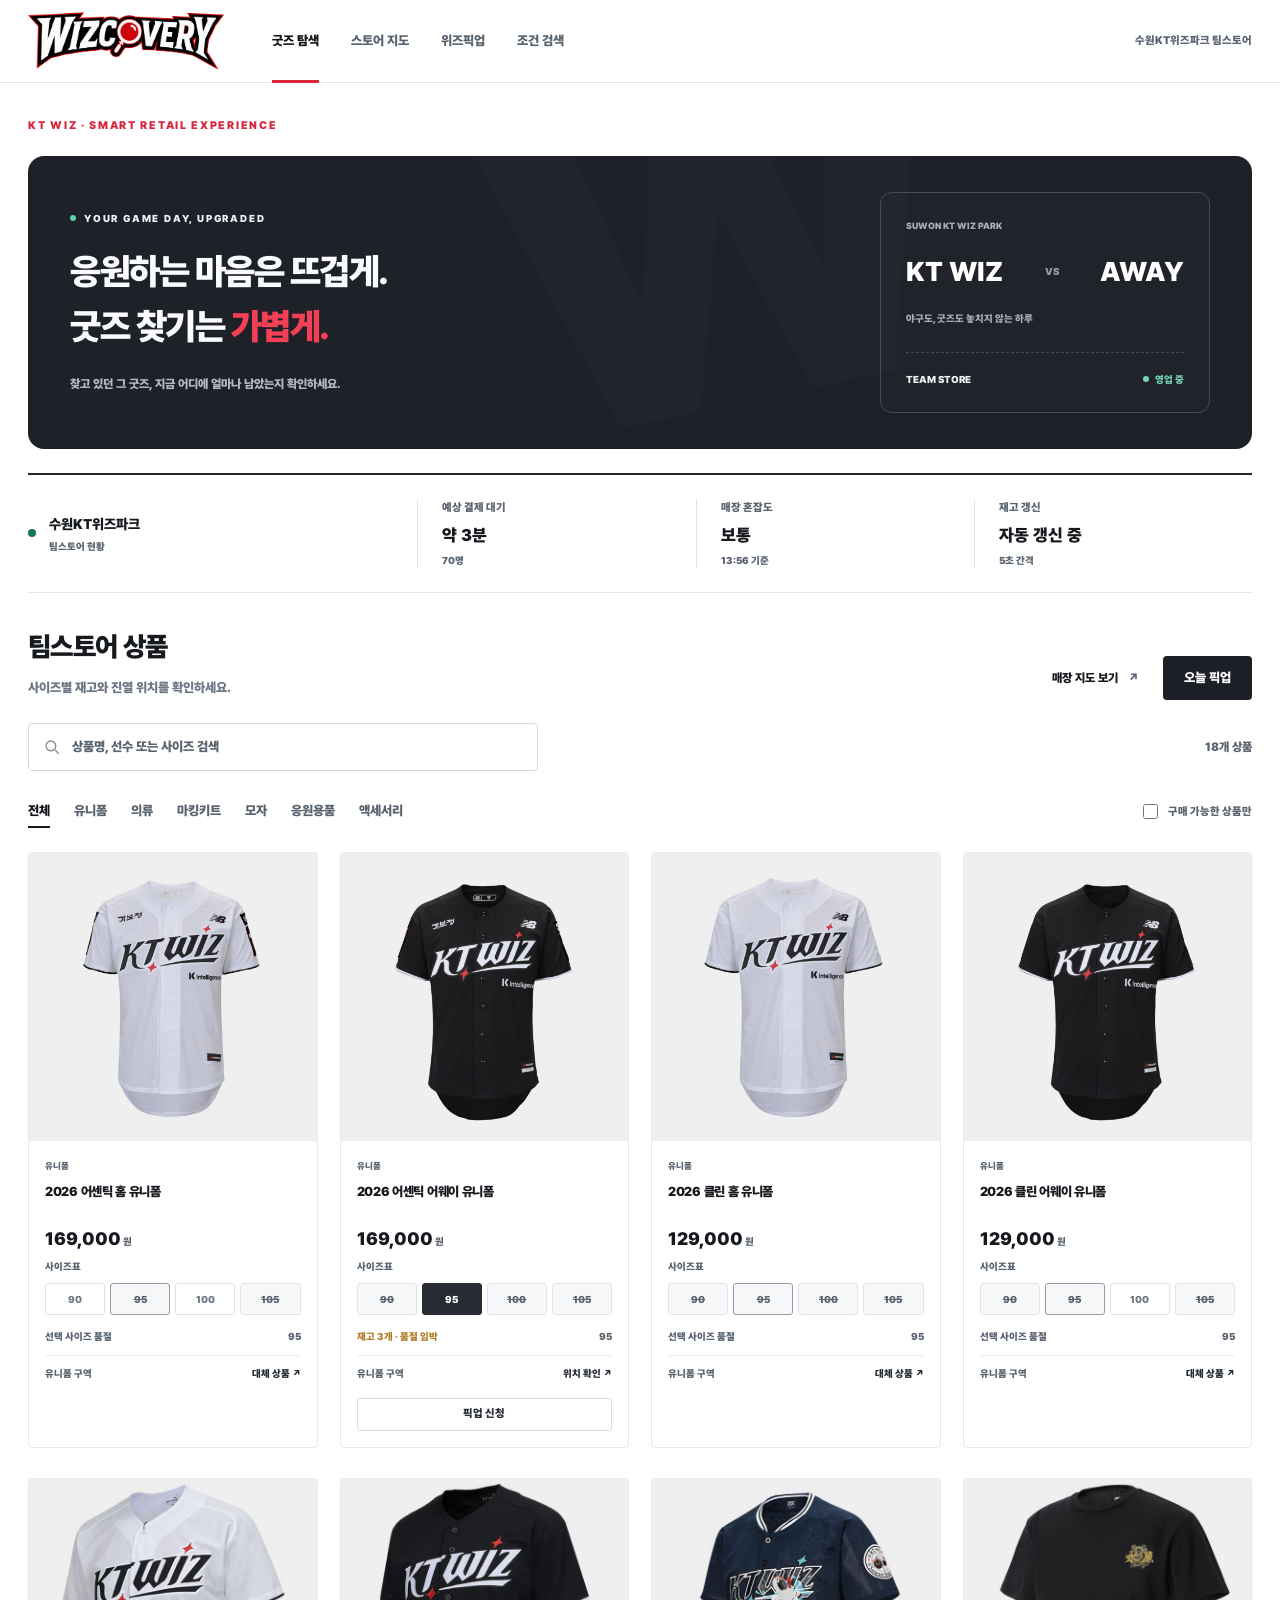
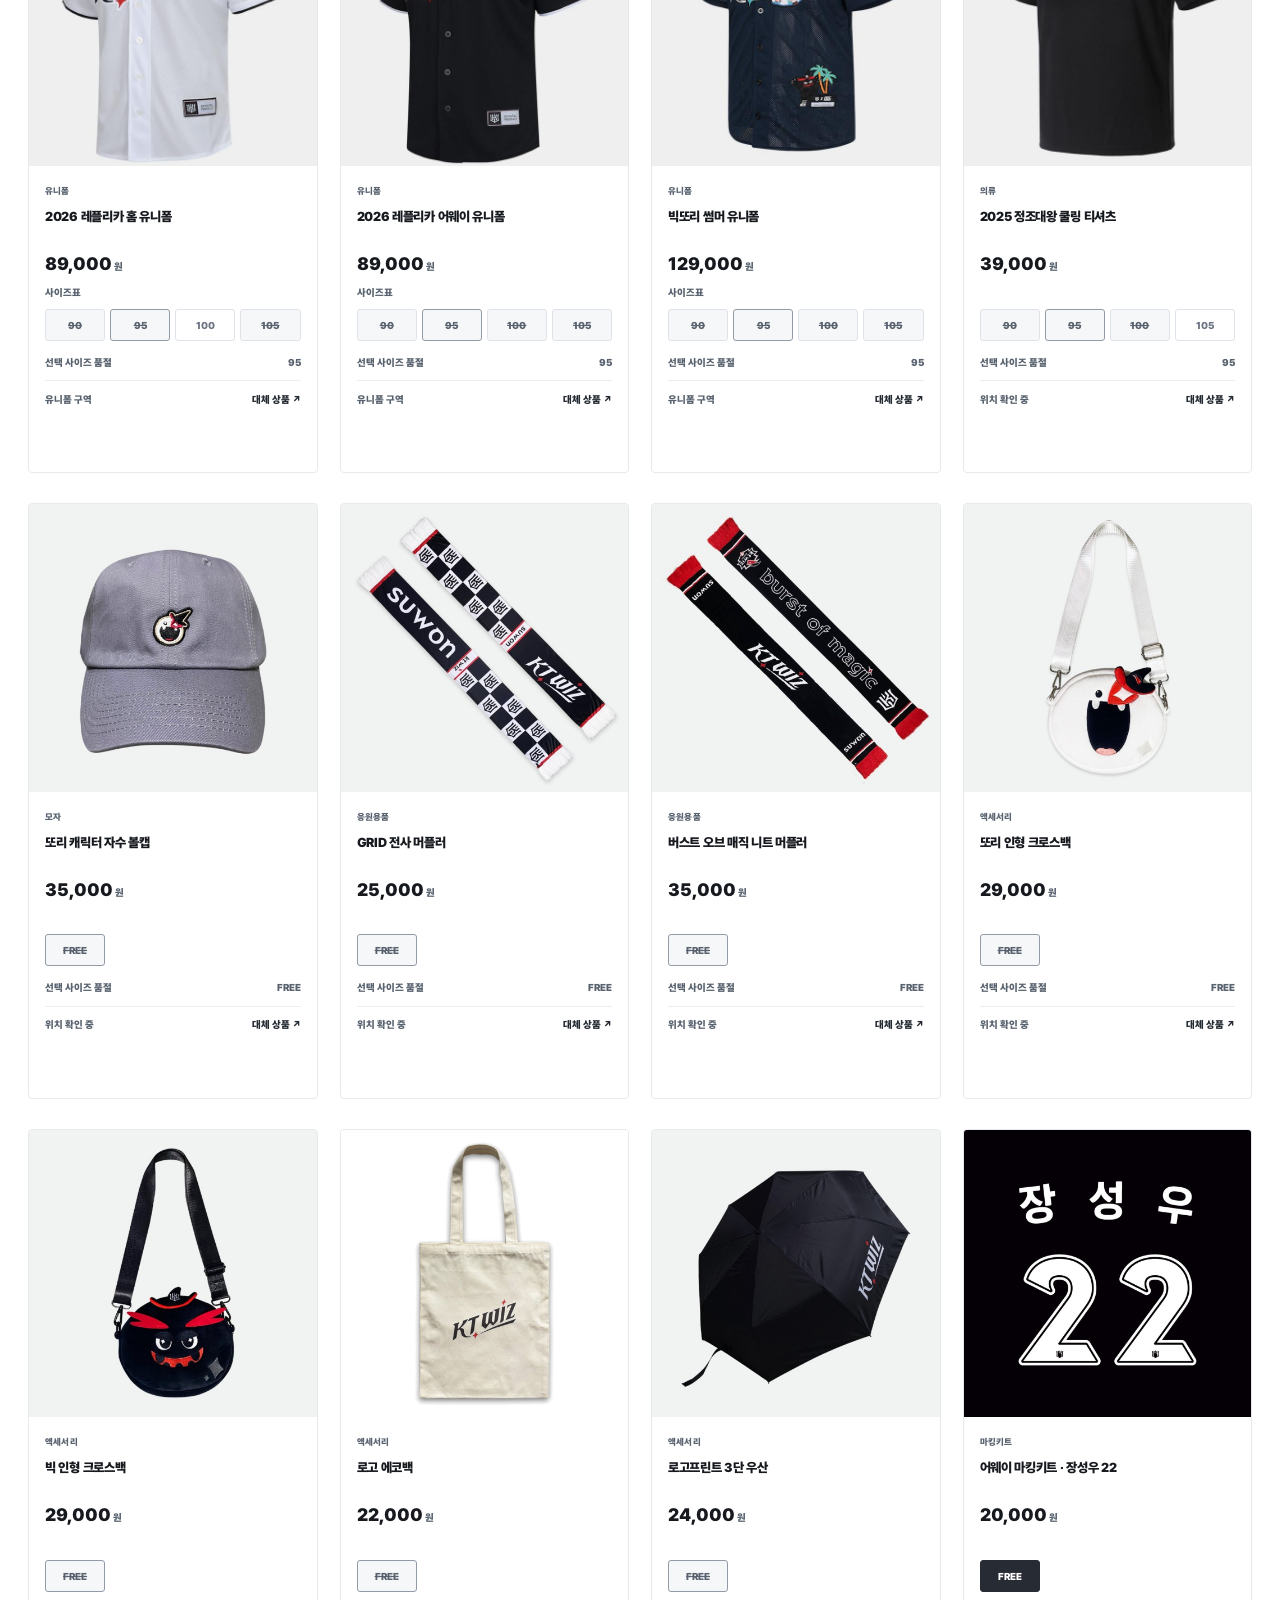
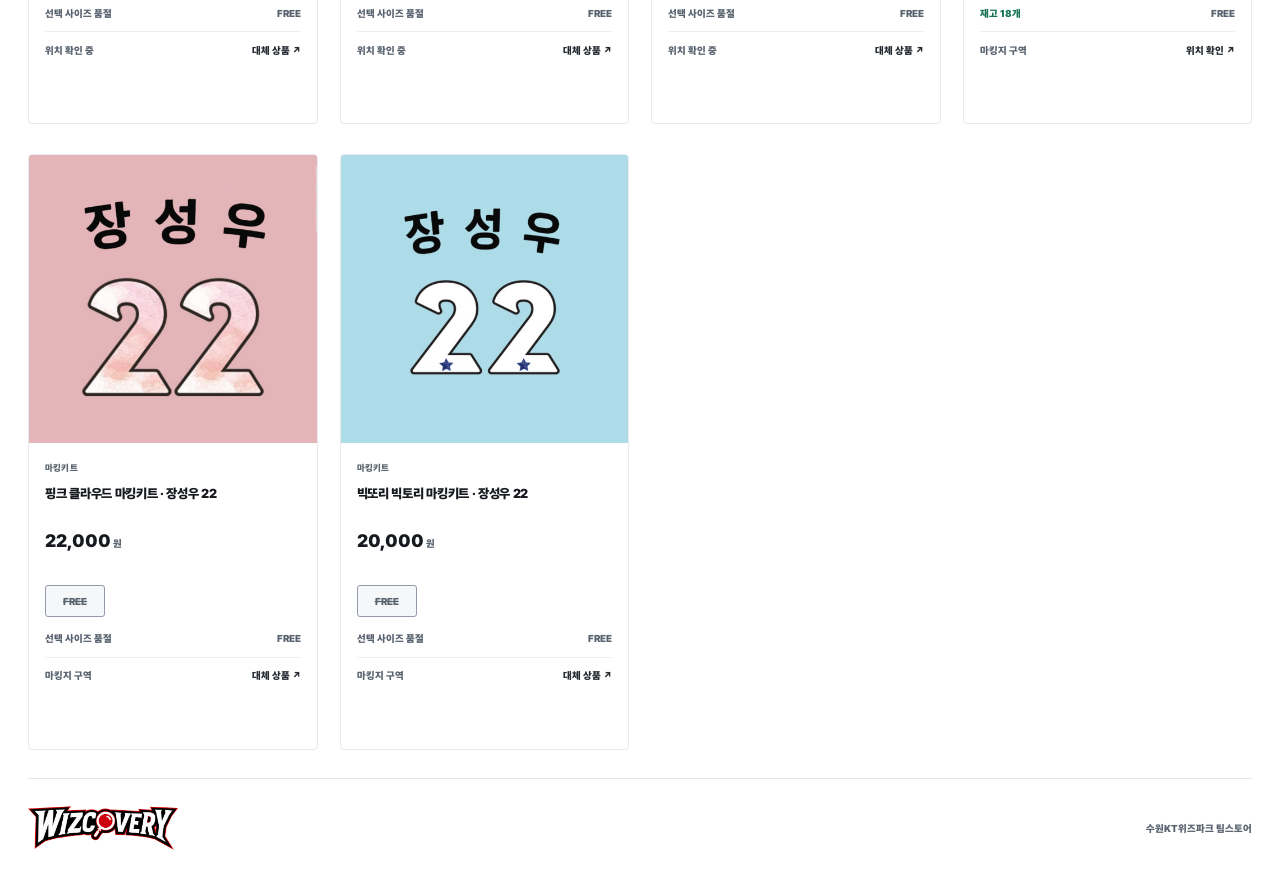
==== index.html @ 61951ab1 "Show uploaded goods photos and align search filters Publish the 18 uploaded product photos in the st" ====
<!doctype html>
<html lang="ko"><head><meta charset="utf-8"><meta name="viewport" content="width=device-width,initial-scale=1"><title>굿즈 탐색 | WIZCOVERY</title><link rel="preload" as="font" href="assets/fonts/Pretendard-Black.otf" type="font/otf" crossorigin><link rel="stylesheet" href="typography.css?v=20261110-goods-layout"><link rel="stylesheet" href="experience.css?v=20261110-goods-layout"><link rel="stylesheet" href="ui.css?v=20261110-goods-layout"></head><body data-page="goods"><header class="site-header"><a class="brand" href="index.html" aria-label="WIZCOVERY 홈"><img class="brand-logo" src="assets/brand/wizcovery-logo.png" alt="WIZCOVERY" width="196" height="66" fetchpriority="high"></a><nav aria-label="주 메뉴"><a href="index.html" aria-current="page">굿즈 탐색</a><a href="store-map.html">스토어 지도</a><a href="pickup.html">위즈픽업</a><a href="smart.html">조건 검색</a></nav><span class="header-location">수원KT위즈파크 팀스토어</span></header><main><section class="home-feature" aria-labelledby="home-feature-title">
  <div class="feature-overline"><span>KT WIZ · SMART RETAIL EXPERIENCE</span></div>
  <div class="home-hero">
    <div class="home-hero-copy"><p class="feature-label"><span aria-hidden="true"></span>YOUR GAME DAY, UPGRADED</p><h1 id="home-feature-title">응원하는 마음은 뜨겁게.<br>굿즈 찾기는 <em>가볍게.</em></h1><p class="feature-description">찾고 있던 그 굿즈, 지금 어디에 얼마나 남았는지 확인하세요.</p></div>
    <div class="feature-match" aria-label="경기 안내"><p class="match-venue">SUWON KT WIZ PARK</p><div class="match-teams"><span>KT WIZ</span><small>VS</small><span>AWAY</span></div><p class="match-description">야구도, 굿즈도 놓치지 않는 하루</p><div class="match-footer"><span class="match-store-label">TEAM STORE</span><span id="hero-store-state" class="match-state" data-open="false">상태 확인 중</span></div></div>
  </div>
</section><section class="store-summary" aria-label="매장 현황"><div class="store-identity"><span class="store-status-dot" aria-hidden="true"></span><div><strong>수원KT위즈파크</strong><span>팀스토어 현황</span></div></div><div class="stat"><small>예상 결제 대기</small><strong>—</strong><span class="extra"></span></div><div class="stat"><small>매장 혼잡도</small><strong>—</strong><span class="extra"></span></div><div class="stat"><small>재고 갱신</small><strong>—</strong><span class="extra"></span></div></section>
<section class="page-head"><div><h2>팀스토어 상품</h2><p>사이즈별 재고와 진열 위치를 확인하세요.</p></div><div class="page-actions"><a class="text-link" href="store-map.html">매장 지도 보기 <span aria-hidden="true">↗</span></a><a class="button button-dark" href="pickup.html">오늘 픽업</a></div></section><section id="discover" class="goods-workspace"><div class="catalog-toolbar"><label class="search"><svg viewBox="0 0 24 24" aria-hidden="true"><circle cx="10.5" cy="10.5" r="6.5"/><path d="m16 16 5 5"/></svg><input id="search" placeholder="상품명, 선수 또는 사이즈 검색" aria-label="상품 검색"></label><span id="count" class="catalog-count" aria-live="polite"></span></div><div class="catalog-filters"><div class="tabs" aria-label="상품 분류"><button class="on" data-cat="전체" aria-pressed="true">전체</button><button data-cat="유니폼" aria-pressed="false">유니폼</button><button data-cat="의류" aria-pressed="false">의류</button><button data-cat="마킹키트" aria-pressed="false">마킹키트</button><button data-cat="모자" aria-pressed="false">모자</button><button data-cat="응원용품" aria-pressed="false">응원용품</button><button data-cat="액세서리" aria-pressed="false">액세서리</button></div><label class="stock-toggle"><input type="checkbox" id="available"> 구매 가능한 상품만</label></div><div class="products" id="products" aria-live="polite"></div></section>
<footer><a class="footer-brand" href="index.html" aria-label="WIZCOVERY 홈"><img class="footer-logo" src="assets/brand/wizcovery-logo.png" alt="WIZCOVERY" width="150" height="50" loading="lazy"></a><span>수원KT위즈파크 팀스토어</span></footer><dialog id="detail" class="product-dialog"><button class="close" aria-label="닫기">×</button><p class="dialog-category" id="modal-label">대체 상품</p><h2 id="modal-title"></h2><div id="modal-content"></div><button class="primary" id="modal-done">닫기</button></dialog></main><script src="catalog.js?v=20261110-goods-layout"></script><script src="browser-simulator.js?v=20261110-goods-layout"></script><script src="experience.js?v=20261110-goods-layout"></script><script src="product-art.js?v=20261110-goods-layout"></script><script src="goods.js?v=20261110-goods-layout"></script><script src="live-demo.js?v=20261110-goods-layout"></script><script src="ui.js?v=20261110-goods-layout"></script></body></html>
---- typography.css ----
@font-face {
  font-family: 'Wiz Pretendard Black';
  src: url('./assets/fonts/Pretendard-Black.otf') format('opentype');
  font-style: normal;
  font-weight: 900;
  font-display: swap;
}

/* Use the uploaded Black face consistently, including controls and SVG labels. */
html, body, body *, body *::before, body *::after, input::placeholder, textarea::placeholder, summary::marker {
  font-family: 'Wiz Pretendard Black', sans-serif !important;
  font-weight: 900 !important;
  font-synthesis: none;
}
---- experience.css ----
/* Shared dialog, marking and notification styles are defined in ui.css. */
---- ui.css ----
/* WIZCOVERY retail interface: one shared layout, no page-specific style stacks. */
:root{--ink:#16191e;--muted:#68717f;--subtle:#737d8a;--line:#e3e5e8;--surface:#f5f6f7;--red:#d9263d;--green:#177454;--radius:5px;--page-width:1280px}
*{box-sizing:border-box}html{scroll-behavior:smooth}body{margin:0;background:#fff;color:var(--ink);font-size:14px;line-height:1.6;-webkit-font-smoothing:antialiased}a{color:inherit;text-decoration:none}button,input,select,textarea{font:inherit;color:inherit}button,a,input,select,summary{-webkit-tap-highlight-color:transparent}button{cursor:pointer}button:disabled{cursor:default;opacity:.45}input[type=checkbox]{accent-color:var(--red);width:15px;height:15px;flex:none}input,select{max-width:100%}input:not([type=checkbox]),select{border:1px solid #d8dce1;background:#fff;border-radius:var(--radius);min-height:44px;padding:10px 12px;font-size:13px}input::placeholder{color:#59636f}button:focus-visible,a:focus-visible,summary:focus-visible,input:focus-visible,select:focus-visible{outline:2px solid #386ed9;outline-offset:3px}p{font-size:13px;line-height:1.9;color:var(--muted);margin:10px 0}h1,h2,h3{color:var(--ink);margin:0;letter-spacing:-.7px}h1{font-size:32px;line-height:1.4}h2{font-size:20px;line-height:1.6}h3{font-size:16px;line-height:1.6}img{max-width:100%}svg{max-width:100%}button{border:0;background:none}details>summary{cursor:pointer}details>summary::-webkit-details-marker{display:none}

.site-header{height:83px;display:flex;align-items:center;gap:48px;max-width:var(--page-width);margin:auto;padding:0 28px;border-bottom:1px solid var(--line);background:white}.brand{font-size:25px;letter-spacing:-1.1px;line-height:1;white-space:nowrap;color:#15171b}.brand span{color:var(--red)}.site-header nav{display:flex;align-self:stretch;gap:32px;white-space:nowrap}.site-header nav a{position:relative;display:flex;align-items:center;font-size:13px;color:#59636f}.site-header nav a[aria-current=page]{color:#13151a}.site-header nav a[aria-current=page]::after{position:absolute;content:'';height:3px;background:var(--red);bottom:-1px;left:0;right:0}.header-location{margin-left:auto;font-size:11px;color:#59636f;white-space:nowrap}
main{max-width:var(--page-width);padding:34px 28px 0;margin:auto}.page-head{display:flex;justify-content:space-between;align-items:flex-end;gap:24px;margin:0 0 30px}.breadcrumb{font-size:11px;color:#59636f;margin:0 0 9px}.page-head p:not(.breadcrumb){font-size:13px;color:#6d7785;margin:10px 0 0}.page-actions{display:flex;align-items:center;gap:24px;flex:none}.text-link{font-size:12px;white-space:nowrap}.text-link span{margin-left:7px;color:#59636f}.text-link:hover{color:var(--red)}.page-meta{font-size:11px;color:#59636f;white-space:nowrap}.button,.primary,.route-button,.ux-action{display:inline-flex;align-items:center;justify-content:center;gap:8px;min-height:44px;padding:11px 20px;border:1px solid transparent;background:var(--red);color:white;font-size:13px;line-height:1.5;border-radius:4px;text-align:center;cursor:pointer}.button-dark{background:#1c2026}.primary:disabled,.route-button:disabled{background:#b0b5bd;opacity:1}.secondary{background:#fff;color:#59636f;border:1px solid #d8dde4}
.store-summary{display:grid;grid-template-columns:1.4fr 1fr 1fr 1fr;border-top:2px solid #252a31;border-bottom:1px solid var(--line);padding:24px 0;margin-bottom:34px;align-items:center}.store-identity{display:flex;align-items:center;gap:13px;padding-right:22px}.store-status-dot{width:8px;height:8px;background:var(--green);border-radius:50%;flex:none}.store-identity strong{font-size:14px;display:block}.store-identity div>span{font-size:10px;color:#59636f;display:block;margin-top:3px}.stat{padding:0 24px;border-left:1px solid var(--line)}.stat small{display:block;font-size:11px;color:#59636f;margin-bottom:5px}.stat strong{font-size:17px;line-height:1.6}.stat .extra{font-size:10px;color:#59636f;display:block;margin-top:3px}
.catalog-toolbar{display:flex;justify-content:space-between;align-items:center;gap:20px}.search{display:flex;align-items:center;gap:11px;min-height:48px;padding:0 14px;border:1px solid #d5dae0;border-radius:4px;background:white;width:100%}.search svg{width:18px;height:18px;flex:none;fill:none;stroke:#7f8792;stroke-width:1.7}.search input{width:100%;min-width:0;border:0;padding:10px 0;background:none;outline-offset:5px;font-size:13px}.catalog-toolbar .search{max-width:510px}.catalog-count{font-size:12px;color:#59636f;white-space:nowrap}.catalog-filters{display:flex;align-items:center;justify-content:space-between;gap:20px;margin:24px 0}.tabs{display:flex;gap:24px;flex-wrap:wrap}.tabs button{font-size:13px;padding:6px 0;color:#59636f;position:relative}.tabs button.on{color:#15171c}.tabs button.on::after{content:'';height:2px;position:absolute;bottom:0;left:0;right:0;background:#171b20}.stock-toggle{display:flex;align-items:center;gap:7px;font-size:11px;color:#59636f;white-space:nowrap}
.products{display:grid;grid-template-columns:repeat(4,minmax(0,1fr));gap:30px 22px}.product{min-width:0;display:flex;flex-direction:column;background:white;border:1px solid #e7e9ed;border-radius:4px;overflow:hidden;transition:border-color .18s}.product:hover{border-color:#bfc6ce}.art{height:230px;background:#f3f4f6;display:flex;align-items:center;justify-content:center;position:relative;overflow:hidden}.art.away{background:#eceef2}.art.cap{background:#f3f1ef}.art.key{background:#f0f4f2}.art .jersey{width:150px;height:172px;filter:drop-shadow(0 7px 5px #29303a14)}.tag{position:absolute;top:12px;left:12px;background:white;border:1px solid #e2e5e9;font-size:8px;line-height:1.5;padding:4px 6px;color:#59636f;max-width:calc(100% - 24px)}.tag.hot{color:var(--red)}
.info{padding:18px 16px 16px;display:grid;grid-template-columns:1fr;grid-template-rows:14px minmax(45px,auto) 28px 23px 37px 31px 36px 37px;gap:3px;flex:1}.category{grid-row:1;font-size:9px;color:#59636f;letter-spacing:.2px}.info>h3{grid-row:2;font-size:13px;line-height:1.75;margin:5px 0;overflow-wrap:anywhere;letter-spacing:-.3px}.info>.price{grid-row:3;font-size:18px;line-height:1.7}.price small{font-size:10px;margin-left:2px;color:#59636f}.info>.ux-link,.guide-spacer{grid-row:4;align-self:center;justify-self:start}.info>.ux-link{font-size:10px;color:#59636f;line-height:1.6;padding:0}.sizes{grid-row:5;display:grid;grid-template-columns:repeat(4,minmax(0,1fr));gap:5px;align-self:center}.sizes button{height:32px;width:100%;min-width:0;padding:0;border:1px solid #dfe3e9;color:#6d7785;border-radius:3px;font-size:10px}.sizes button.selected{background:#272c34;color:white;border-color:#272c34}.sizes button.sold{color:#59636f;text-decoration:line-through;background:#f6f7f8}.sizes button.sold.selected{border-color:#929ba7;color:#59636f}.stockrow{grid-row:6;display:flex;align-items:center;justify-content:space-between;gap:6px;font-size:10px;color:#59636f}.stockrow b{color:var(--green)}.stockrow b.out{color:#59636f}.stockrow b.low{color:#b17c27}.product-action{grid-row:7;display:flex;align-items:center;justify-content:space-between;gap:7px;font-size:10px;color:#59636f;border-top:1px solid #eceef1;line-height:1.6}.product-action>span{min-width:0;overflow-wrap:anywhere}.route-btn{flex:none;font-size:10px;color:#252b33;padding:3px 0}.pickup-link,.pickup-spacer{grid-row:8;margin-top:4px;min-height:33px}.pickup-link{display:flex;align-items:center;justify-content:center;border:1px solid #d8dde4;background:#fff;color:#252b33;font-size:11px;border-radius:3px}.pickup-link:hover{border-color:var(--red);color:var(--red)}.empty{grid-column:1/-1;padding:50px 24px;background:#f6f7f8;border:1px solid #e5e8ed;color:#59636f;font-size:13px;text-align:center;line-height:1.9}.note{font-size:11px;color:#59636f;line-height:1.9;margin:20px 0}
/* Structured search */
.smart-search{border-top:2px solid #282d34;border-bottom:1px solid var(--line);padding:26px 0;margin-bottom:28px}.query{display:flex;gap:10px;max-width:850px}.query input{min-width:0;flex:1;min-height:48px;border-color:#b8c0cb;font-size:14px}.query .primary{min-width:100px}.examples{display:flex;gap:9px 20px;flex-wrap:wrap;margin-top:15px}.examples button{padding:3px 0;font-size:11px;color:#59636f;text-align:left}.examples button:hover{color:var(--red)}.more-examples{margin-top:12px;color:#59636f;font-size:10px}.more-examples summary{list-style:none;display:inline-flex;gap:6px}.more-examples .examples{margin-top:10px}.layout{display:grid;align-items:start;gap:28px;grid-template-columns:minmax(0,1fr) 342px}.layout>*{min-width:0}body[data-page=smart] .layout{grid-template-columns:220px minmax(0,1fr)}.filter-drawer{border:1px solid var(--line);background:#fff;border-radius:4px}.filter-drawer>summary{list-style:none;display:flex;justify-content:space-between;gap:12px;align-items:center;padding:17px 16px;font-size:13px;color:#252b33}.filter-drawer>summary>span{font-size:9px;color:#59636f}.filter-drawer .filter-form{display:grid;grid-template-columns:minmax(0,1fr);align-items:stretch;justify-items:stretch;gap:16px;margin:0;padding:0 16px 18px;border:0;border-radius:0;background:none;text-align:left}.filter-form>div{display:grid;grid-template-columns:minmax(0,1fr);gap:7px;min-width:0;width:100%;align-content:start}.filter-form>div>label{margin:0;line-height:1.6;text-align:left}.filter-form>div>select,.filter-form>div>input{display:block;width:100%;min-width:0;min-height:44px;height:44px;margin:0;box-sizing:border-box}.filter-drawer h2{display:none}.filter-drawer label{display:block;font-size:11px;color:#59636f;margin:0;text-align:left}.filter-drawer select,.filter-drawer input[type=number]{width:100%;font-size:12px;min-height:44px;border-color:#e0e4ea}.check{display:flex!important;align-items:flex-start;gap:8px;line-height:1.9}.check input{margin:3px 0 0}.filter-drawer .filter-form>.check{grid-column:1/-1;align-items:center;justify-content:flex-start;width:100%;font-size:11px;color:#6d7785;margin:0;gap:8px}.filter-drawer .filter-form>.check input{margin:0}.filter-drawer .primary{grid-column:1/-1;width:100%;margin:2px 0 0;font-size:12px}.summary#conditions{font-size:12px;line-height:1.9;color:#59636f;margin:0 0 17px}.result{border:1px solid #e1e5ea;background:white;margin-bottom:18px;padding:24px;border-radius:5px}.result-main{display:grid;grid-template-columns:128px minmax(0,1fr);gap:24px;align-items:start}.result-visual{background:#f3f4f6;min-height:175px;display:flex;align-items:center;justify-content:center;border-radius:3px;align-self:stretch}.result-visual svg{width:105px;height:140px}.result-content{min-width:0}.badge{font-size:10px;line-height:1.6;color:#60796e;background:#f0f4f2;padding:4px 7px;display:inline-block;border-radius:2px}.result h3{font-size:17px;line-height:1.7;margin:9px 0 5px;overflow-wrap:anywhere}.result-content>p{font-size:11px;color:#59636f;margin:4px 0}.result .price{font-size:24px;line-height:1.7;margin:10px 0 2px}.result .price small{font-size:10px;display:inline-block;color:#59636f}.result .ux-link{font-size:10px;padding:3px 0;color:#59636f}.actions{display:flex;gap:8px;flex-wrap:wrap;margin-top:15px}.actions a{font-size:11px;min-height:38px;border:1px solid #d8dfe7;border-radius:3px;padding:9px 12px;line-height:1.7;color:#59636f;display:flex;align-items:center;justify-content:center}.actions a:first-child{background:#252b33;color:white;border-color:#252b33}.actions a:hover{border-color:#a8b2bf}.result .explanation{border-top:1px solid #edf0f3;margin-top:18px;padding-top:13px;color:#59636f;font-size:11px}.explanation>summary{list-style:none;cursor:pointer}.explanation>summary::after{content:' ＋';color:#59636f}.explanation[open]>summary::after{content:' －'}.reason{background:#f6f7f9;padding:14px;margin-top:12px;font-size:11px;line-height:1.9;color:#59636f}.reason ul{margin:5px 0;padding-left:17px}.relation{display:flex;gap:7px;align-items:center;flex-wrap:wrap;font-size:10px;margin-top:8px}.relation span{border:1px solid #e7ebef;border-radius:3px;padding:5px 7px;color:#59636f}.relation i{font-style:normal;color:#59636f}.blocked{font-size:11px;color:#b55864;line-height:1.9;margin:0 0 18px}.curation-info{font-size:12px;color:#59636f;padding:14px;border-left:2px solid #b9c6d5;background:#f5f7fa;margin:0 0 18px}
/* Neutral disclosure and dialog surfaces */
.service-notes{font-size:11px;color:#59636f;margin:14px 0;padding:0;line-height:1.9}.service-notes>summary{list-style:none;color:#59636f;cursor:pointer;font-size:11px}.service-notes>summary::after{content:' ＋';color:#59636f}.service-notes[open]>summary::after{content:' －'}.service-notes .caution,.service-notes .notice{font-size:11px;line-height:1.9;color:#59636f;background:#f6f7f9;padding:13px;margin-top:9px;border:0;border-radius:3px}.service-notes p{font-size:11px}.ux-link{font-size:11px;color:#6d7785;background:none;padding:6px 0;line-height:1.7;text-align:left;cursor:pointer;text-decoration:none}.ux-link:hover{text-decoration:underline}.ux-marking{background:#f7f8f9;border:1px solid #e8ecf0;border-radius:3px;margin-top:17px;padding:13px 15px;font-size:11px;line-height:1.9;color:#59636f}.ux-marking strong{display:block;color:#59636f;font-size:11px}.ux-marking .timing{font-size:12px;color:#6d7785;margin-top:4px}.ux-marking .service-notes{margin:7px 0 0}.ux-marking .service-notes>summary{font-size:10px;color:#59636f}.product-dialog,.ux-dialog{border:1px solid #e3e8ee;border-radius:8px;max-width:500px;width:calc(100% - 32px);max-height:85vh;padding:25px;background:#fff;color:#252b33;overflow:auto;box-shadow:0 20px 70px #151d2d26}.product-dialog::backdrop,.ux-dialog::backdrop{background:#18212d77}.product-dialog h2,.ux-dialog h2{font-size:21px;margin:14px 0;line-height:1.7}.product-dialog p,.ux-dialog p{font-size:12px;color:#59636f;line-height:1.9}.dialog-category{font-size:10px!important;color:#59636f!important}.close,.ux-close{display:block;margin-left:auto;width:auto;padding:6px 10px;border:1px solid #e5e9ef;background:white;border-radius:3px;font-size:11px;color:#59636f;cursor:pointer}.close{font-size:20px;line-height:1;width:32px;height:32px;padding:0}.product-dialog>.primary,.ux-dialog .ux-action{width:100%;margin-top:20px}.steps:not([aria-label]){font-size:12px;line-height:2.2;background:#f5f6f8;padding:15px;border-radius:4px}.ux-dialog table{width:100%;border-collapse:collapse;font-size:12px;margin-top:14px}.ux-dialog th,.ux-dialog td{border:1px solid #e2e7ee;padding:10px;text-align:center}.ux-dialog th{background:#f5f6f8}.ux-dialog .emphasis{background:#fdf1f3;color:#ba5362}.ux-notification{background:#f3f3ee;border-radius:5px;padding:18px;margin-top:16px}.ux-notification .sender{font-size:10px;color:#59636f;margin-bottom:12px}.ux-notification .bubble{background:white;border-radius:3px;padding:16px;line-height:2;font-size:12px;white-space:pre-line}.ux-badge{font-size:10px;color:#59636f;background:#f1f4f8;padding:4px 6px}
/* Store map */
body[data-page=map] .layout{grid-template-columns:minmax(0,1fr) 340px;gap:24px}.panel{border:1px solid var(--line);border-radius:4px;padding:20px;background:#fff}.map-heading{display:flex;align-items:center;justify-content:space-between;gap:16px}.map-heading strong{font-size:16px}.map-heading>span{font-size:10px;color:#59636f}.view-toolbar{display:flex;align-items:center;justify-content:space-between;gap:14px;margin-top:18px;font-size:10px;color:#59636f}.view-toolbar>span:nth-child(2){display:none}.map-zoom{border:1px solid #dde3ea;border-radius:3px;padding:7px 10px;font-size:10px;color:#59636f;background:#fff}.floor-scroll{overflow-x:auto;position:relative;margin-top:15px;border:1px solid #e8ecf0;border-radius:3px;background:white}.floor-scroll #iso-map{display:block;width:100%;min-width:0;max-width:none}.floor-scroll.map-zoomed #iso-map{min-width:850px}#iso-map text{pointer-events:none;font-size:10px;paint-order:stroke;stroke:#fff;stroke-width:3px;stroke-linejoin:round}#iso-map .fixture{cursor:pointer;outline:none}.legend{display:flex;flex-wrap:wrap;gap:11px;margin-top:14px;font-size:9px;color:#59636f;line-height:1.8}.legend i{display:inline-block;width:6px;height:6px;background:#da5066;margin-right:4px;border-radius:1px}.map-zone-list{display:flex;flex-wrap:wrap;gap:6px;margin-top:15px}.map-zone-list button{border:1px solid #e1e7ed;background:white;border-radius:3px;padding:7px 9px;font-size:10px;color:#59636f;line-height:1.6}.map-zone-list button[aria-pressed=true]{border-color:#aebbc9;color:#59636f;background:#f5f7f9}.panel>.note{border-top:1px solid #edf0f4;padding-top:12px;font-size:10px;margin:16px 0 0}.zone-detail{padding:20px}.zone-detail>.zone-label{font-size:10px;color:#59636f}.zone-detail>label{font-size:13px!important;margin-top:6px!important;display:block}.zone-detail .search{padding:11px 12px;margin-top:13px;font-size:12px;min-height:43px}.results{display:flex;flex-wrap:wrap;gap:6px;margin:10px 0 20px;font-size:11px;color:#59636f;max-height:180px;overflow:auto}.results button{border:1px solid #e1e6ed;border-radius:3px;background:white;text-align:left;width:100%;font-size:11px;padding:9px 10px;color:#59636f}.results button.active{color:#59636f;background:#f5f7fa}.results small{font-size:10px}.zone-detail #label{display:none}.zone-detail h2{font-size:22px}.zone-detail #description{font-size:12px;color:#59636f;line-height:1.9}.items{margin:18px 0;padding:16px 0;border-top:1px solid #e9edf2;border-bottom:1px solid #e9edf2}.items>small{font-size:10px;color:#59636f}.items #items{max-height:355px;overflow-y:auto;padding-right:4px;overscroll-behavior:contain;scrollbar-width:thin}.product-option{border-bottom:1px solid #ecf0f4;padding:14px 0;margin-top:0;line-height:1.7}.product-option:last-child{border-bottom:0}.product-option strong{display:block;font-size:12px;color:#59636f;line-height:1.8}.product-option>span{display:block;font-size:10px;margin-top:4px;color:#59636f}.size-buttons{display:flex;gap:6px;flex-wrap:wrap;margin-top:11px}.size-buttons button{border:1px solid #dfe6ee;border-radius:3px;background:white;color:#59636f;padding:5px 9px;min-height:32px;font-size:10px}.size-buttons button[aria-pressed=true]{background:#334154;color:white;border-color:#334154}.stock-detail{font-size:10px;line-height:1.9;color:#588a77;margin-top:9px}.stock-detail.out{color:#b77a83}.route-info{font-size:11px;line-height:1.9;color:#59636f;background:#f6f8fa;border-radius:3px;padding:12px}.route-info .results{margin-bottom:0}.route-info .results a{font-size:10px;color:#59636f}.route-button{width:100%;margin-top:17px}.reset{display:block;width:100%;padding:11px 0 0;font-size:10px;color:#59636f;background:none}.notice{font-size:11px;color:#59636f;line-height:1.9;background:#f6f7f9;padding:14px;border-radius:3px}
/* Keep pixel artwork in the map, while its controls match the rest of the service. */
body[data-page=map] .floor-scroll{background:#fff;border:1px solid #e7eaf0;border-radius:3px;box-shadow:none}.pixel-guide{border:1px solid #e6eaf0!important;background:#fafbfc!important;border-radius:3px!important;box-shadow:none!important;padding:12px!important;margin-top:15px!important}.pixel-guide-copy strong{color:#59636f!important;font-size:12px!important}.pixel-guide-status{color:#59636f!important;font-size:11px!important}.pixel-guide-copy small{color:#59636f!important}.pixel-guide-controls button{border-radius:3px!important;box-shadow:none!important;border-color:#d7e0e9!important;background:#fff!important;color:#59636f!important}.pixel-guide-controls .pixel-play{background:#252b33!important;color:#fff!important;border-color:#252b33!important}.pixel-guide-controls label{color:#59636f!important}.pixel-guide-controls input{accent-color:#252b33!important}.pixel-guide>.character-portrait{background:#f4efe7;border-color:#e7e0d5;box-shadow:none}.character-dialog{background:#fffcf8;box-shadow:0 24px 90px #18212e44}.character-label{display:none}.character-bio h2{font-size:24px}.character-speech{font-size:11px}.character-views button{font-size:10px}.pixel-map .pixel-route{stroke:#d75b71}
/* Pickup */
body[data-page=pickup] main{max-width:1160px}.steps[aria-label]{display:flex;gap:0;margin:0 0 26px;border-bottom:1px solid var(--line);background:none;padding:0}.steps[aria-label]>span[id]{width:33.333%;font-size:12px;text-align:left;padding:14px 0;color:#59636f;position:relative}.steps[aria-label]>span:not([id]){display:none}.steps[aria-label]>span.active{color:#252b33}.steps[aria-label]>span.active::after{content:'';height:2px;position:absolute;bottom:-1px;left:0;right:20%;background:#344358}.card{padding:25px;border:1px solid var(--line);border-radius:4px;background:white;margin-bottom:20px}.card h2{font-size:18px}.card>p{font-size:12px;color:#59636f;margin:9px 0 20px}.card label{display:block;font-size:11px;color:#59636f;margin:18px 0 7px}.card select{display:block;width:100%;font-size:13px;min-height:45px;border-color:#dae2ec;color:#6d7785}.field-row{display:grid;grid-template-columns:1fr 1fr;gap:14px}.stock{font-size:11px;color:#588c78;margin-top:11px}.stock.out{color:#bd7f88}.available-slots,.past-slots-grid{display:grid;grid-template-columns:repeat(3,minmax(0,1fr));gap:8px}.slots button{display:block;width:100%;padding:13px 7px;border:1px solid #dce4ef;border-radius:3px;background:white;font-size:12px;line-height:1.7;color:#59636f;min-height:67px}.slots button small{display:block;font-size:9px;color:#59636f;margin-top:5px}.slots button[aria-pressed=true]{border-color:#6f87a8;color:#59636f;background:#f3f6fa}.past-slots{font-size:10px;margin-top:14px;color:#59636f}.past-slots>summary{cursor:pointer;margin-bottom:10px}.past-slots-grid button{color:#59636f;background:#f9fafc;opacity:.8}.slots-empty{font-size:12px;line-height:1.9;padding:20px;background:#f5f7fa;border-radius:3px;color:#59636f}.pickup-summary h2{font-size:17px;margin-bottom:18px}.summary:not(#conditions){display:flex;justify-content:space-between;gap:16px;line-height:1.9;font-size:12px;padding:12px 0;border-bottom:1px solid #edf1f5}.summary>span:first-child{color:#59636f;flex:none}.summary>span:last-child{min-width:0;color:#59636f;text-align:right;overflow-wrap:anywhere}.summary #total{font-size:24px;color:#59636f}.pickup-summary>.check{font-size:10px;margin-top:21px;color:#59636f}.pickup-summary>.primary{width:100%;margin-top:16px}.pickup-summary>p{font-size:10px;color:#59636f;margin-top:11px}.ticket{max-width:580px;margin:0 auto 24px}.status{font-size:11px;color:#59636f}.ticket h2{font-size:23px;margin-top:12px}.ticket .primary{width:100%;margin-top:11px}.ticket .notice{margin-top:17px}.code{padding:21px;border:1px dashed #cbd6e4;margin:20px 0;border-radius:4px;text-align:center}.code small{font-size:10px;color:#59636f}.code b{display:block;font-size:27px;letter-spacing:2px;color:#59636f;margin-top:5px}.link{display:block;text-align:center;margin-top:18px;font-size:11px;color:#59636f}.hidden{display:none!important}
/* Simulator / data monitor */
.controls{padding:22px;border:1px solid var(--line);border-radius:4px;margin:0 0 24px}.controls form{display:grid;grid-template-columns:2fr 1.3fr .7fr;gap:16px}.controls label{display:block;min-width:0;font-size:11px;color:#59636f}.controls input,.controls select{display:block;width:100%;margin-top:7px;font-size:12px;color:#6d7785;border-color:#d7e2f1}.controls form>button:not(.primary){border:1px solid #d7e2f0;border-radius:3px;font-size:12px;background:white;color:#59636f}.presets{display:flex;gap:8px;flex-wrap:wrap;margin-top:17px}.presets button{font-size:10px;color:#59636f;border:1px solid #e4ebf5;border-radius:3px;padding:8px 10px;background:#f8fafd}.controls .status{margin-top:14px;font-size:11px;line-height:1.9}.controls .status.error{color:#b56c7b}.muted{font-size:10px;color:#59636f}.metrics{display:grid;grid-template-columns:repeat(4,minmax(0,1fr));gap:16px;margin-bottom:24px}.metrics .card{margin:0;padding:18px 20px;border-top:2px solid #7b92b2}.metrics span{font-size:10px;color:#59636f}.metrics strong{display:block;font-size:24px;color:#59636f;margin-top:9px}.grid{display:grid;grid-template-columns:1fr 1fr;gap:22px}.grid .card{min-width:0}.grid .badge{background:#f3f6fa;color:#59636f}.table-wrap{overflow:auto;scrollbar-width:thin}table{border-collapse:collapse;width:100%;font-size:12px}th,td{padding:12px;text-align:left;border-bottom:1px solid #e6edf7;white-space:nowrap}th{font-size:10px;color:#59636f;background:#fafbfd}td{color:#59636f}#slots:not(.slots){display:flex;gap:7px;flex-wrap:wrap;font-size:10px}#slots:not(.slots)>span{padding:8px 9px;background:#f1f7f4;color:#59636f;border-radius:3px}#slots:not(.slots)>.disabled{background:#f6f8fc;color:#59636f}pre{padding:16px;background:#f7f9fc;overflow:auto;max-height:380px;font-size:11px;color:#59636f}#request-path{font-size:11px;color:#59636f;overflow-wrap:anywhere}.card>details{font-size:11px;color:#59636f}
footer{border-top:1px solid var(--line);padding:24px 0 30px;margin-top:28px;display:flex;align-items:center;justify-content:space-between;gap:20px;color:#59636f;font-size:10px;line-height:1.8}.footer-brand{color:#6d7785;font-size:16px;letter-spacing:-.6px}footer>a:last-child{color:#59636f}
/* Restore a clear, neutral ink hierarchy despite the single Black font weight. */
body{--body-ink:#262d37}body p{color:#59636f}.result-content>p,.zone-detail #description,.card>p{color:#59636f}.summary>span:last-child{color:#59636f}.summary>span:first-child{color:#59636f}.controls label,.presets button{color:#59636f}.metrics strong{color:#252b33}.metrics span{color:#59636f}td{color:#6d7785}th{color:#59636f}.slots button{color:#6d7785}.card select{color:#59636f}.pickup-summary .check{color:#59636f}
@media(min-width:1001px){.pickup-summary{position:sticky;top:24px}body[data-page=pickup] .layout>aside{position:sticky;top:24px}}
@media(max-width:1100px){.header-location{display:none}.site-header{gap:36px}.products{grid-template-columns:repeat(3,minmax(0,1fr))}.store-summary{grid-template-columns:1.15fr 1fr 1fr 1fr}.stat{padding-left:16px;padding-right:12px}.stat strong{font-size:15px}body[data-page=map] .layout{grid-template-columns:minmax(0,1fr) 300px;gap:18px}.panel{padding:17px}.result-main{grid-template-columns:105px minmax(0,1fr);gap:18px}.result-visual{min-height:160px}.result-visual svg{width:95px;height:130px}}
@media(max-width:850px){.layout,body[data-page=map] .layout,body[data-page=smart] .layout{grid-template-columns:1fr;gap:20px}.store-summary{grid-template-columns:repeat(3,minmax(0,1fr));padding:18px 0;gap:16px}.store-identity{grid-column:1/-1;border-bottom:1px solid var(--line);padding-bottom:15px}.stat:first-of-type{border-left:0}.stat{padding:0 15px}.filter-drawer .filter-form{grid-template-columns:repeat(2,minmax(0,1fr));gap:16px}.filter-drawer .filter-form>.check,.filter-drawer .primary{grid-column:1/-1}.filter-drawer .primary{margin-top:2px}.zone-detail #items{max-height:340px}.grid{grid-template-columns:1fr}.page-actions{gap:16px}.available-slots,.past-slots-grid{grid-template-columns:repeat(3,minmax(0,1fr))}}
@media(max-width:600px){.site-header{height:auto;min-height:105px;padding:21px 18px 0;display:grid;grid-template-columns:1fr;gap:17px}.brand{font-size:24px}.site-header nav{display:grid;grid-template-columns:repeat(4,minmax(0,1fr));width:100%;gap:0;min-height:38px}.site-header nav a{font-size:11px;justify-content:center;padding-bottom:13px}.site-header nav a[aria-current=page]::after{left:12%;right:12%}main{padding:26px 18px 0}.page-head{align-items:flex-start;gap:16px;margin-bottom:24px;flex-wrap:wrap}h1{font-size:26px;line-height:1.45}.breadcrumb{font-size:10px;margin-bottom:7px}.page-head p:not(.breadcrumb){font-size:12px;margin-top:8px}.page-head>.text-link{font-size:11px}.page-actions{width:100%;justify-content:space-between;gap:14px}.page-actions .button{min-height:38px;font-size:11px;padding:8px 15px}.page-meta{font-size:10px}h2{font-size:18px}.store-summary{padding:16px 0;margin-bottom:25px;gap:14px}.store-identity{padding-bottom:14px;gap:10px}.store-identity strong{font-size:13px}.store-identity div>span{font-size:9px}.stat{padding:0 10px}.stat small{font-size:9px;margin-bottom:4px}.stat strong{font-size:12px}.stat .extra{font-size:8px;line-height:1.7}.catalog-toolbar{gap:12px}.catalog-count{font-size:10px}.catalog-toolbar .search{max-width:none}.search{min-height:44px;gap:8px;padding:0 11px}.search input{font-size:11px;min-height:42px}.search svg{width:16px}.catalog-filters{margin:18px 0;gap:12px;align-items:flex-start;flex-direction:column}.tabs{gap:20px}.tabs button{font-size:11px}.stock-toggle{font-size:10px}.products{grid-template-columns:repeat(2,minmax(0,1fr));gap:18px 12px}.art{height:164px}.art .jersey{width:112px;height:136px}.tag{left:8px;top:8px;font-size:7px;padding:3px 4px;max-width:calc(100% - 16px)}.info{padding:13px 11px 12px;grid-template-rows:12px minmax(42px,auto) 26px 21px 35px 30px 43px 36px;gap:3px}.category{font-size:8px}.info>h3{font-size:11px;line-height:1.9;letter-spacing:-.3px;margin-top:4px}.info>.price{font-size:16px}.price small{font-size:9px}.info>.ux-link{font-size:9px}.sizes{gap:4px}.sizes button{font-size:9px;height:30px}.stockrow{font-size:9px}.stockrow>span{display:none}.product-action{align-items:flex-start;justify-content:flex-start;flex-direction:column;gap:2px;padding-top:6px;font-size:8px}.route-btn{font-size:9px}.pickup-link{font-size:10px;min-height:32px}.note{font-size:10px}.empty{padding:30px 17px;font-size:12px}
.smart-search{padding:20px 0;margin-bottom:20px}.query{gap:8px}.query input{font-size:12px;min-height:45px;width:100%}.query .primary{min-width:66px;min-height:45px;padding:9px 12px;font-size:12px}.examples{gap:8px 15px;margin-top:13px}.examples button{font-size:10px}.more-examples{font-size:9px}.filter-drawer>summary{font-size:12px;padding:14px 15px}.filter-drawer>summary>span{font-size:9px}.filter-drawer .filter-form{padding:0 15px 16px;gap:14px}.filter-drawer label{font-size:10px}.filter-drawer .check{font-size:10px}.summary#conditions{font-size:10px;margin-bottom:14px}.result{padding:17px;margin-bottom:14px}.result-main{grid-template-columns:82px minmax(0,1fr);gap:14px}.result-visual{min-height:145px}.result-visual svg{width:73px;height:107px}.result h3{font-size:14px;line-height:1.7}.result .badge{font-size:8px;padding:3px 5px}.result-content>p{font-size:10px}.result .price{font-size:21px;margin-top:8px}.result .price small{font-size:8px;display:block;margin-left:0}.result .ux-link{font-size:9px}.result .actions{gap:6px;margin-top:12px}.result .actions a{font-size:10px;min-height:35px;padding:7px 9px}.result .explanation{font-size:10px}.reason{font-size:10px;padding:12px}.relation{font-size:9px}.relation span{padding:4px 5px;overflow-wrap:anywhere;max-width:100%}.curation-info{font-size:11px;padding:12px}.blocked{font-size:10px}.service-notes>summary,.service-notes{font-size:10px}.service-notes .caution,.service-notes .notice{font-size:10px}.ux-marking{padding:12px;margin-top:14px;font-size:10px}.ux-marking strong{font-size:10px}.ux-marking .timing{font-size:11px}.ux-marking .service-notes>summary{font-size:9px}.product-dialog,.ux-dialog{padding:20px}.product-dialog h2,.ux-dialog h2{font-size:19px}.product-dialog p,.ux-dialog p{font-size:11px}.ux-dialog th,.ux-dialog td{padding:8px}.ux-dialog table{font-size:11px}.primary,.route-button,.ux-action{font-size:12px;min-height:43px}
.panel{padding:17px}.map-heading{gap:10px;align-items:flex-start}.map-heading strong{font-size:15px}.map-heading>span{font-size:9px;text-align:right}.view-toolbar{font-size:9px;margin-top:14px}.map-zoom{font-size:9px;padding:6px 8px}.floor-scroll.map-zoomed #iso-map{min-width:680px}.legend{font-size:8px;gap:8px}.map-zone-list{gap:5px}.map-zone-list button{font-size:9px;padding:6px 8px}.panel>.note{font-size:9px}.zone-detail{padding:19px}.zone-detail>label{font-size:12px!important}.zone-detail .search{font-size:12px}.zone-detail h2{font-size:21px}.zone-detail #description{font-size:11px}.zone-detail .results small{font-size:9px}.product-option strong{font-size:12px}.product-option>span{font-size:10px}.route-info{font-size:10px}.pixel-guide-copy strong{font-size:11px!important}.pixel-guide-status{font-size:10px!important}.character-bio h2{font-size:22px}
.steps[aria-label]{margin-bottom:20px}.steps[aria-label]>span[id]{font-size:10px;padding:12px 0}.card{padding:20px;margin-bottom:17px}.card h2{font-size:17px}.card>p{font-size:11px;margin-bottom:17px}.card label{font-size:10px;margin-top:15px}.card select{font-size:12px}.field-row{gap:12px}.stock{font-size:10px}.available-slots,.past-slots-grid{grid-template-columns:repeat(2,minmax(0,1fr));gap:8px}.slots button{font-size:11px;padding:12px 6px;min-height:63px}.slots button small{font-size:9px}.past-slots{font-size:9px}.slots-empty{font-size:11px;padding:16px}.pickup-summary h2{font-size:17px}.summary:not(#conditions){font-size:11px;gap:14px}.summary #total{font-size:22px}.pickup-summary>.check{font-size:10px}.ticket h2{font-size:22px}.code b{font-size:24px}.code p{font-size:10px}.ticket .notice{font-size:10px}.ux-notification{padding:14px}.ux-notification .bubble{font-size:11px}.ux-notification .sender{font-size:9px}
.controls{padding:17px}.controls form{grid-template-columns:1fr 1fr;gap:12px}.controls form>label:first-child{grid-column:1/-1}.controls label{font-size:10px}.controls input,.controls select{font-size:11px}.controls form>button{font-size:11px;min-height:40px}.presets{gap:6px}.presets button{font-size:9px;padding:7px 9px}.controls .status{font-size:10px}.muted{font-size:9px}.metrics{grid-template-columns:1fr 1fr;gap:10px;margin-bottom:17px}.metrics .card{padding:15px}.metrics strong{font-size:19px}.metrics span{font-size:9px}.grid{gap:0}.table-wrap table{font-size:11px}th{font-size:9px}td,th{padding:10px}.grid .card h2{font-size:17px}pre{font-size:10px;padding:12px}
footer{flex-wrap:wrap;gap:10px 18px;font-size:9px;padding:21px 0;margin-top:25px}.footer-brand{font-size:16px;width:100%}}
@media(prefers-reduced-motion:reduce){html{scroll-behavior:auto}*{scroll-behavior:auto!important}}
/* Brand banner retained above the functional storefront. */
.home-feature{margin:0 0 24px}.feature-overline{display:flex;align-items:center;justify-content:space-between;gap:18px;margin-bottom:20px}.feature-overline>span:first-child{color:var(--red);font-size:11px;letter-spacing:1.7px;line-height:1.7}
.home-hero{position:relative;isolation:isolate;overflow:hidden;border-radius:16px;background:#1e2128;color:white;padding:36px 42px;display:grid;grid-template-columns:minmax(0,1fr) 330px;gap:32px;align-items:center;min-height:282px}.home-hero::after{content:'W';position:absolute;z-index:-1;top:-146px;left:37%;color:#ffffff04;font-size:460px;line-height:1;transform:rotate(-12deg);pointer-events:none}.home-hero-copy{min-width:0}.home-hero-copy h1{color:#fafbfc;font-size:36px;line-height:1.55;letter-spacing:-1.5px;margin:16px 0 18px}.home-hero-copy h1 em{font-style:normal;color:#f44057}.feature-label{display:flex;gap:8px;align-items:center;font-size:10px;letter-spacing:1.8px;color:#eef1f7;margin:0}.feature-label>span{display:block;flex:none;width:6px;height:6px;border-radius:50%;background:#5bceaa}.feature-description{font-size:12px;color:#b3bac6;line-height:1.9;margin:0}
.feature-match{position:relative;min-width:0;padding:25px;border:1px solid #464b56;background:#ffffff02;border-radius:12px}.match-venue{margin:0;color:#a8afbd;font-size:9px;line-height:1.8}.match-teams{display:flex;align-items:center;justify-content:space-between;gap:15px;font-size:27px;line-height:1.3;white-space:nowrap;margin:20px 0}.match-teams>small{font-size:10px;color:#969eae}.match-description{font-size:10px;color:#a6aebe;margin:0}.match-footer{border-top:1px dashed #424751;padding-top:18px;margin-top:24px;display:flex;align-items:center;justify-content:space-between;gap:15px;font-size:10px}.match-store-label{color:#f0f2f6}.match-state{display:flex;align-items:center;gap:6px;color:#a7aebb;white-space:nowrap;font-size:10px}.match-state::before{content:'';width:6px;height:6px;flex:none;border-radius:50%;background:#8a92a0}.match-state[data-open=true]{color:#75d4b3}.match-state[data-open=true]::before{background:#75d4b3}
body[data-page=goods] .page-head h2{font-size:27px;line-height:1.4}body[data-page=goods] .page-head{margin-top:35px;margin-bottom:23px}body[data-page=goods] .store-summary{margin-bottom:0}
@media(max-width:1000px){.home-hero{padding:30px;grid-template-columns:minmax(0,1fr) 285px;gap:24px}.home-hero-copy h1{font-size:29px}.feature-match{padding:22px}.match-teams{font-size:23px}.feature-description{font-size:11px}}
@media(max-width:760px){.feature-overline{gap:12px;margin-bottom:15px}.feature-overline>span:first-child{font-size:8px;letter-spacing:1px}.home-hero{display:block;padding:28px;border-radius:13px;min-height:0}.home-hero-copy h1{font-size:30px;margin:14px 0 15px;line-height:1.6}.feature-label{font-size:8px;letter-spacing:1.2px}.feature-description{font-size:11px}.feature-match{display:flex;align-items:center;justify-content:space-between;gap:16px;padding:17px 0 0;margin-top:24px;border:0;border-top:1px solid #3c424d;border-radius:0;background:none}.match-venue,.match-description,.match-store-label{display:none}.match-teams{margin:0;font-size:22px;gap:12px}.match-footer{border:0;padding:0;margin:0}.match-state{font-size:10px}.home-hero::after{left:35%;top:-70px;font-size:340px}.home-feature{margin-bottom:20px}body[data-page=goods] .page-head{margin-top:26px;margin-bottom:20px}body[data-page=goods] .page-head h2{font-size:23px}}
@media(max-width:400px){.home-hero{padding:24px}.home-hero-copy h1{font-size:clamp(22px,6.9vw,27px);letter-spacing:-1.3px}.feature-description{font-size:10px}.feature-overline{align-items:flex-start}.feature-overline>span:first-child{font-size:7px;letter-spacing:.6px;max-width:100%}.feature-match{gap:10px}.match-teams{font-size:18px;gap:9px}.match-teams>small{font-size:8px}.match-state{font-size:9px;gap:5px}}
/* Supplied WIZCOVERY mark, with its own black/red/white letterforms. */
.site-header .brand{display:flex;align-items:center;flex:none;line-height:0}.brand-logo{display:block;width:196px;height:66px;object-fit:contain;object-position:left center}.footer-brand{display:flex;align-items:center;line-height:0}.footer-logo{display:block;width:150px;height:50px;object-fit:contain;object-position:left center}
@media(max-width:600px){.site-header{padding-top:12px;gap:10px;min-height:0}.brand-logo{width:176px;height:59px}.footer-logo{width:138px;height:46px}}

.field-row>div,.controls form>label{min-width:0;text-align:left}.field-row select,.controls form>label>input,.controls form>label>select{display:block;width:100%;box-sizing:border-box}

/* Supplied product photographs fit the existing card and search-result frames. */
.art .product-photo{display:block;width:100%;height:100%;object-fit:contain;object-position:center}
.result-visual{overflow:hidden}.result-visual .product-photo{display:block;width:100%;height:auto;max-height:220px;object-fit:contain;object-position:center}

.art.has-photo{display:block;height:auto;aspect-ratio:1;background:#efefef}
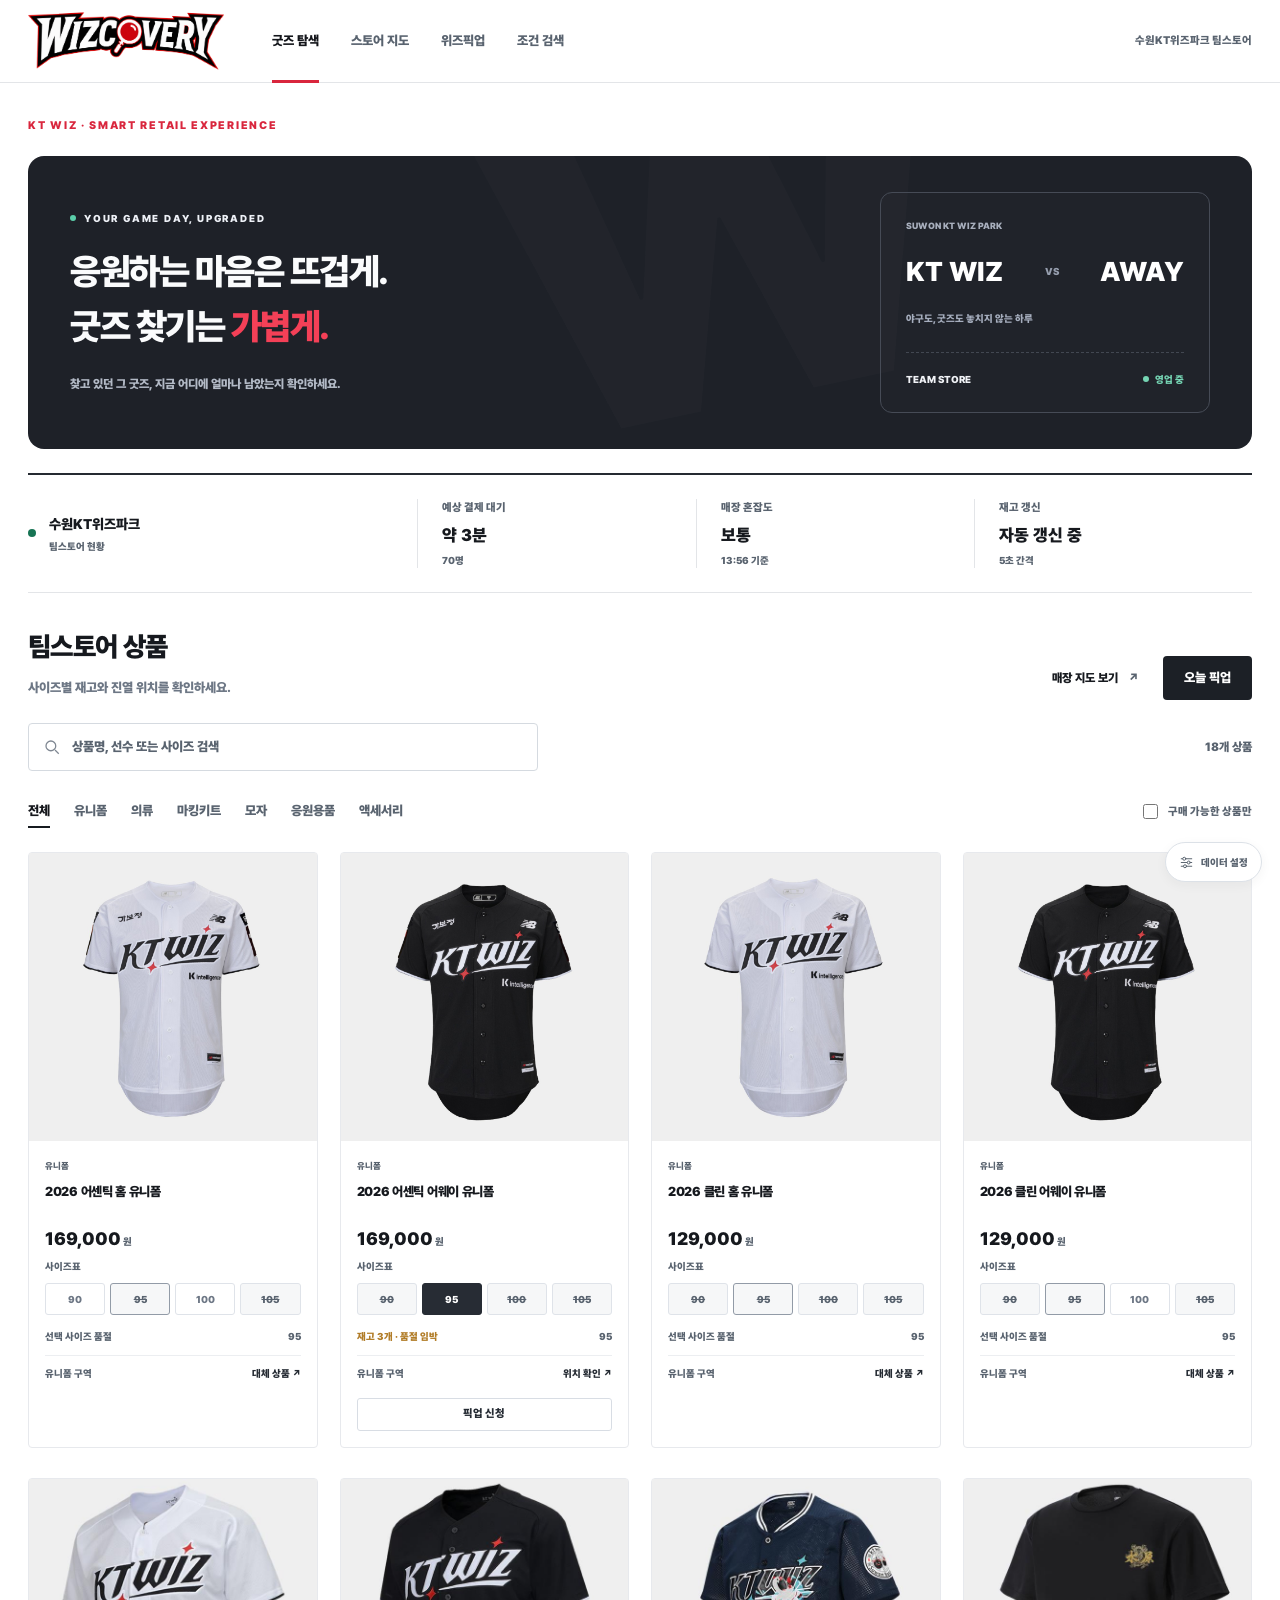
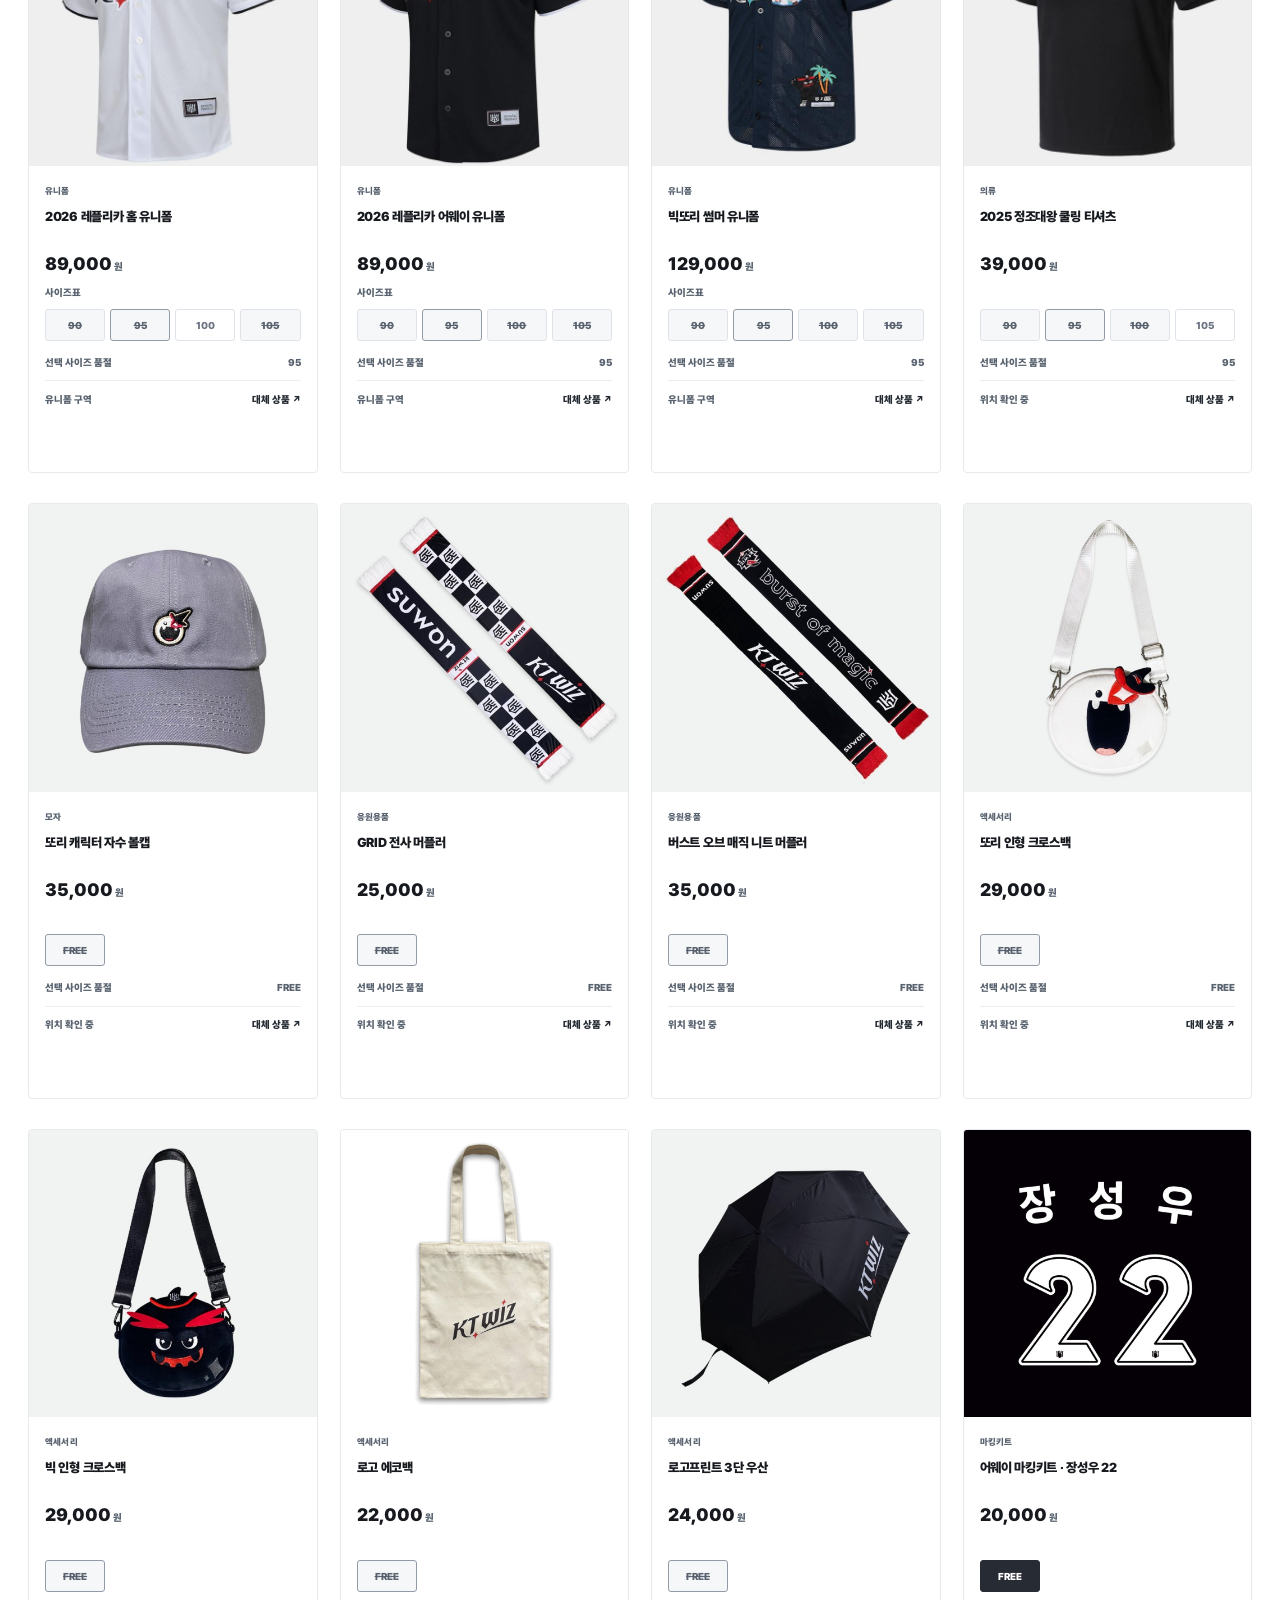
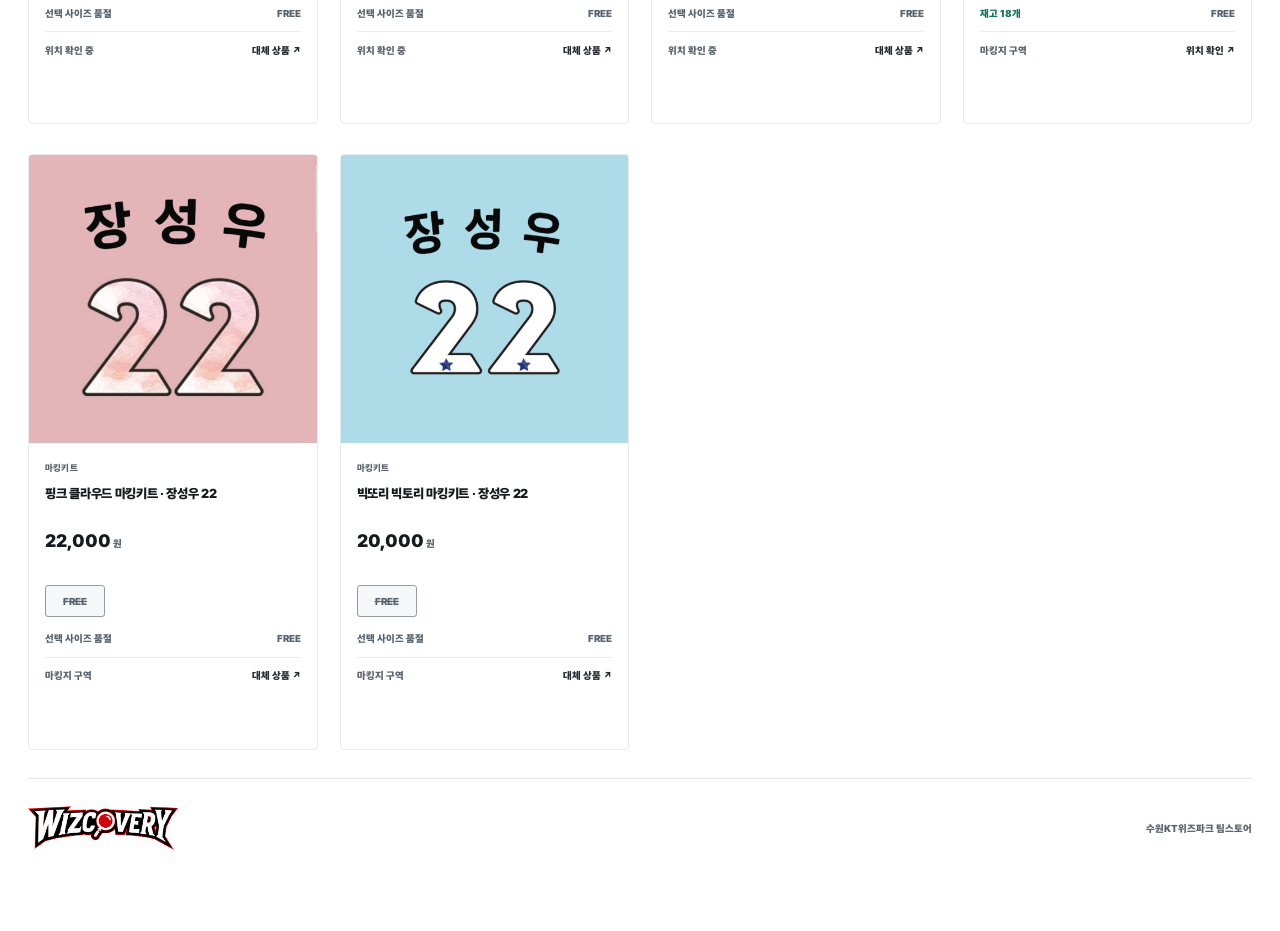
==== commit 8d4d57b2: "Add compact store data settings control Keep one small launcher on shopping pages and open a dialog " ====
--- a/index.html
+++ b/index.html
@@ -1,5 +1,5 @@
 <!doctype html>
-<html lang="ko"><head><meta charset="utf-8"><meta name="viewport" content="width=device-width,initial-scale=1"><title>굿즈 탐색 | WIZCOVERY</title><link rel="preload" as="font" href="assets/fonts/Pretendard-Black.otf" type="font/otf" crossorigin><link rel="stylesheet" href="typography.css?v=20261110-goods-layout"><link rel="stylesheet" href="experience.css?v=20261110-goods-layout"><link rel="stylesheet" href="ui.css?v=20261110-goods-layout"></head><body data-page="goods"><header class="site-header"><a class="brand" href="index.html" aria-label="WIZCOVERY 홈"><img class="brand-logo" src="assets/brand/wizcovery-logo.png" alt="WIZCOVERY" width="196" height="66" fetchpriority="high"></a><nav aria-label="주 메뉴"><a href="index.html" aria-current="page">굿즈 탐색</a><a href="store-map.html">스토어 지도</a><a href="pickup.html">위즈픽업</a><a href="smart.html">조건 검색</a></nav><span class="header-location">수원KT위즈파크 팀스토어</span></header><main><section class="home-feature" aria-labelledby="home-feature-title">
+<html lang="ko"><head><meta charset="utf-8"><meta name="viewport" content="width=device-width,initial-scale=1"><title>굿즈 탐색 | WIZCOVERY</title><link rel="preload" as="font" href="assets/fonts/Pretendard-Black.otf" type="font/otf" crossorigin><link rel="stylesheet" href="typography.css?v=20261110-goods-layout"><link rel="stylesheet" href="experience.css?v=20261110-goods-layout"><link rel="stylesheet" href="ui.css?v=20261111-data-settings"></head><body data-page="goods"><header class="site-header"><a class="brand" href="index.html" aria-label="WIZCOVERY 홈"><img class="brand-logo" src="assets/brand/wizcovery-logo.png" alt="WIZCOVERY" width="196" height="66" fetchpriority="high"></a><nav aria-label="주 메뉴"><a href="index.html" aria-current="page">굿즈 탐색</a><a href="store-map.html">스토어 지도</a><a href="pickup.html">위즈픽업</a><a href="smart.html">조건 검색</a></nav><span class="header-location">수원KT위즈파크 팀스토어</span></header><main><section class="home-feature" aria-labelledby="home-feature-title">
   <div class="feature-overline"><span>KT WIZ · SMART RETAIL EXPERIENCE</span></div>
   <div class="home-hero">
     <div class="home-hero-copy"><p class="feature-label"><span aria-hidden="true"></span>YOUR GAME DAY, UPGRADED</p><h1 id="home-feature-title">응원하는 마음은 뜨겁게.<br>굿즈 찾기는 <em>가볍게.</em></h1><p class="feature-description">찾고 있던 그 굿즈, 지금 어디에 얼마나 남았는지 확인하세요.</p></div>
@@ -7,4 +7,4 @@
   </div>
 </section><section class="store-summary" aria-label="매장 현황"><div class="store-identity"><span class="store-status-dot" aria-hidden="true"></span><div><strong>수원KT위즈파크</strong><span>팀스토어 현황</span></div></div><div class="stat"><small>예상 결제 대기</small><strong>—</strong><span class="extra"></span></div><div class="stat"><small>매장 혼잡도</small><strong>—</strong><span class="extra"></span></div><div class="stat"><small>재고 갱신</small><strong>—</strong><span class="extra"></span></div></section>
 <section class="page-head"><div><h2>팀스토어 상품</h2><p>사이즈별 재고와 진열 위치를 확인하세요.</p></div><div class="page-actions"><a class="text-link" href="store-map.html">매장 지도 보기 <span aria-hidden="true">↗</span></a><a class="button button-dark" href="pickup.html">오늘 픽업</a></div></section><section id="discover" class="goods-workspace"><div class="catalog-toolbar"><label class="search"><svg viewBox="0 0 24 24" aria-hidden="true"><circle cx="10.5" cy="10.5" r="6.5"/><path d="m16 16 5 5"/></svg><input id="search" placeholder="상품명, 선수 또는 사이즈 검색" aria-label="상품 검색"></label><span id="count" class="catalog-count" aria-live="polite"></span></div><div class="catalog-filters"><div class="tabs" aria-label="상품 분류"><button class="on" data-cat="전체" aria-pressed="true">전체</button><button data-cat="유니폼" aria-pressed="false">유니폼</button><button data-cat="의류" aria-pressed="false">의류</button><button data-cat="마킹키트" aria-pressed="false">마킹키트</button><button data-cat="모자" aria-pressed="false">모자</button><button data-cat="응원용품" aria-pressed="false">응원용품</button><button data-cat="액세서리" aria-pressed="false">액세서리</button></div><label class="stock-toggle"><input type="checkbox" id="available"> 구매 가능한 상품만</label></div><div class="products" id="products" aria-live="polite"></div></section>
-<footer><a class="footer-brand" href="index.html" aria-label="WIZCOVERY 홈"><img class="footer-logo" src="assets/brand/wizcovery-logo.png" alt="WIZCOVERY" width="150" height="50" loading="lazy"></a><span>수원KT위즈파크 팀스토어</span></footer><dialog id="detail" class="product-dialog"><button class="close" aria-label="닫기">×</button><p class="dialog-category" id="modal-label">대체 상품</p><h2 id="modal-title"></h2><div id="modal-content"></div><button class="primary" id="modal-done">닫기</button></dialog></main><script src="catalog.js?v=20261110-goods-layout"></script><script src="browser-simulator.js?v=20261110-goods-layout"></script><script src="experience.js?v=20261110-goods-layout"></script><script src="product-art.js?v=20261110-goods-layout"></script><script src="goods.js?v=20261110-goods-layout"></script><script src="live-demo.js?v=20261110-goods-layout"></script><script src="ui.js?v=20261110-goods-layout"></script></body></html>
+<footer><a class="footer-brand" href="index.html" aria-label="WIZCOVERY 홈"><img class="footer-logo" src="assets/brand/wizcovery-logo.png" alt="WIZCOVERY" width="150" height="50" loading="lazy"></a><span>수원KT위즈파크 팀스토어</span></footer><dialog id="detail" class="product-dialog"><button class="close" aria-label="닫기">×</button><p class="dialog-category" id="modal-label">대체 상품</p><h2 id="modal-title"></h2><div id="modal-content"></div><button class="primary" id="modal-done">닫기</button></dialog></main><script src="catalog.js?v=20261110-goods-layout"></script><script src="browser-simulator.js?v=20261111-data-settings"></script><script src="experience.js?v=20261110-goods-layout"></script><script src="product-art.js?v=20261110-goods-layout"></script><script src="goods.js?v=20261110-goods-layout"></script><script src="live-demo.js?v=20261111-data-settings"></script><script src="ui.js?v=20261110-goods-layout"></script></body></html>
--- a/ui.css
+++ b/ui.css
@@ -52,3 +52,14 @@
 .result-visual{overflow:hidden}.result-visual .product-photo{display:block;width:100%;height:auto;max-height:220px;object-fit:contain;object-position:center}
 
 .art.has-photo{display:block;height:auto;aspect-ratio:1;background:#efefef}
+
+/* A single quiet launcher keeps the data controls off the shopping screens. */
+.data-settings-launcher{position:fixed;right:max(18px,env(safe-area-inset-right));bottom:max(18px,env(safe-area-inset-bottom));z-index:30;display:inline-flex;align-items:center;gap:7px;min-height:40px;padding:10px 13px;border:1px solid #dce1e7;border-radius:24px;background:#fff;color:#59636f;font-size:10px;line-height:1.6;box-shadow:0 3px 12px #2026300c}
+.data-settings-launcher:hover{border-color:#aeb8c5;color:#252b33}.data-settings-launcher svg{width:15px;height:15px;fill:none;stroke:currentColor;stroke-width:1.3;stroke-linecap:round}.data-settings-launcher svg circle{fill:#fff}.data-settings-launcher[data-active=true]::after{content:'';width:5px;height:5px;border-radius:50%;background:var(--red)}
+.has-data-settings footer{padding-bottom:78px}
+.data-settings-dialog{width:420px;max-width:calc(100vw - 32px);max-height:calc(100dvh - 40px);margin:auto;padding:0;overflow:auto;border:1px solid #dde2e8;border-radius:12px;background:#fff;color:var(--ink);box-shadow:0 20px 70px #17223330}.data-settings-dialog::backdrop{background:#19212d66}
+.data-settings-header{display:flex;justify-content:space-between;align-items:center;gap:16px;padding:17px 20px;border-bottom:1px solid var(--line)}.data-settings-header h2{font-size:17px;line-height:1.5}.data-settings-close{display:flex;align-items:center;justify-content:center;flex:none;width:32px;height:32px;border:1px solid #e5e9ef;border-radius:5px;background:#fff;color:#59636f;font-size:22px;line-height:1}
+.data-settings-form{padding:0 20px 20px;text-align:left}.data-settings-form>p{font-size:11px;line-height:1.8;margin:16px 0}.data-settings-presets{display:grid;grid-template-columns:repeat(2,minmax(0,1fr));gap:8px;margin:0 0 20px}.data-settings-presets button{min-width:0;min-height:40px;padding:9px;border:1px solid #e0e5eb;border-radius:5px;background:#f8f9fa;color:#59636f;font-size:11px}.data-settings-presets button:hover{border-color:#aeb8c5;background:#f0f3f6;color:#252b33}
+.data-settings-form>label{display:flex;align-items:center;justify-content:space-between;gap:8px;margin:15px 0 7px;font-size:11px;color:#59636f}.data-settings-form>label>span{font-size:9px;color:#737d8a}.data-settings-form>input,.data-settings-form>select{display:block;width:100%;min-width:0;height:44px;min-height:44px;margin:0;font-size:12px;box-sizing:border-box}.data-settings-form>.data-settings-error{margin-bottom:0;color:#b02c43}
+.data-settings-actions{display:grid;grid-template-columns:1fr 1fr;gap:10px;margin-top:22px}.data-settings-actions button{min-height:43px;padding:10px;border:1px solid #dce2e9;border-radius:5px;font-size:11px}.data-settings-actions .primary{border-color:var(--red)}.data-settings-reset{color:#59636f;background:#fff}
+@media(max-width:600px){.data-settings-launcher{min-height:40px;font-size:10px;right:max(14px,env(safe-area-inset-right));bottom:max(14px,env(safe-area-inset-bottom))}.data-settings-dialog{max-height:calc(100dvh - 28px)}.data-settings-header{padding:15px 17px}.data-settings-form{padding:0 17px 17px}.data-settings-header h2{font-size:16px}}
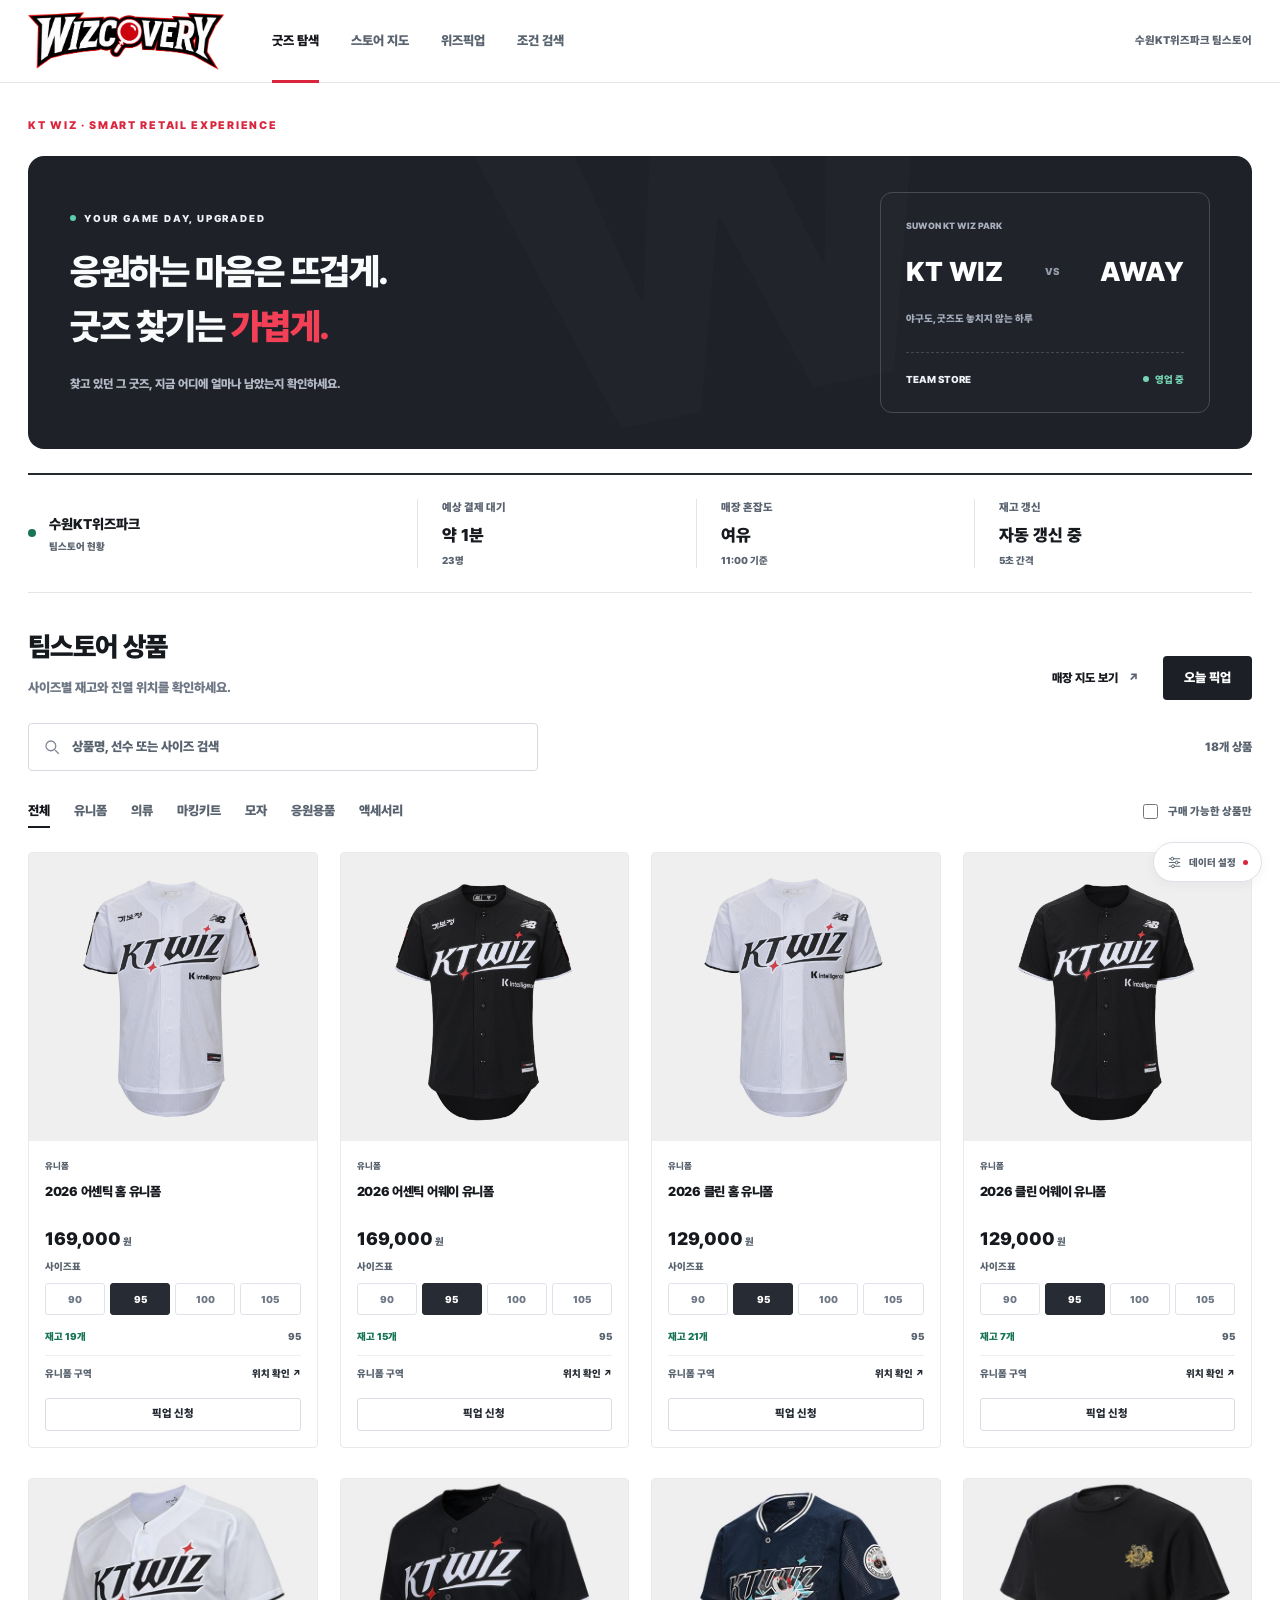
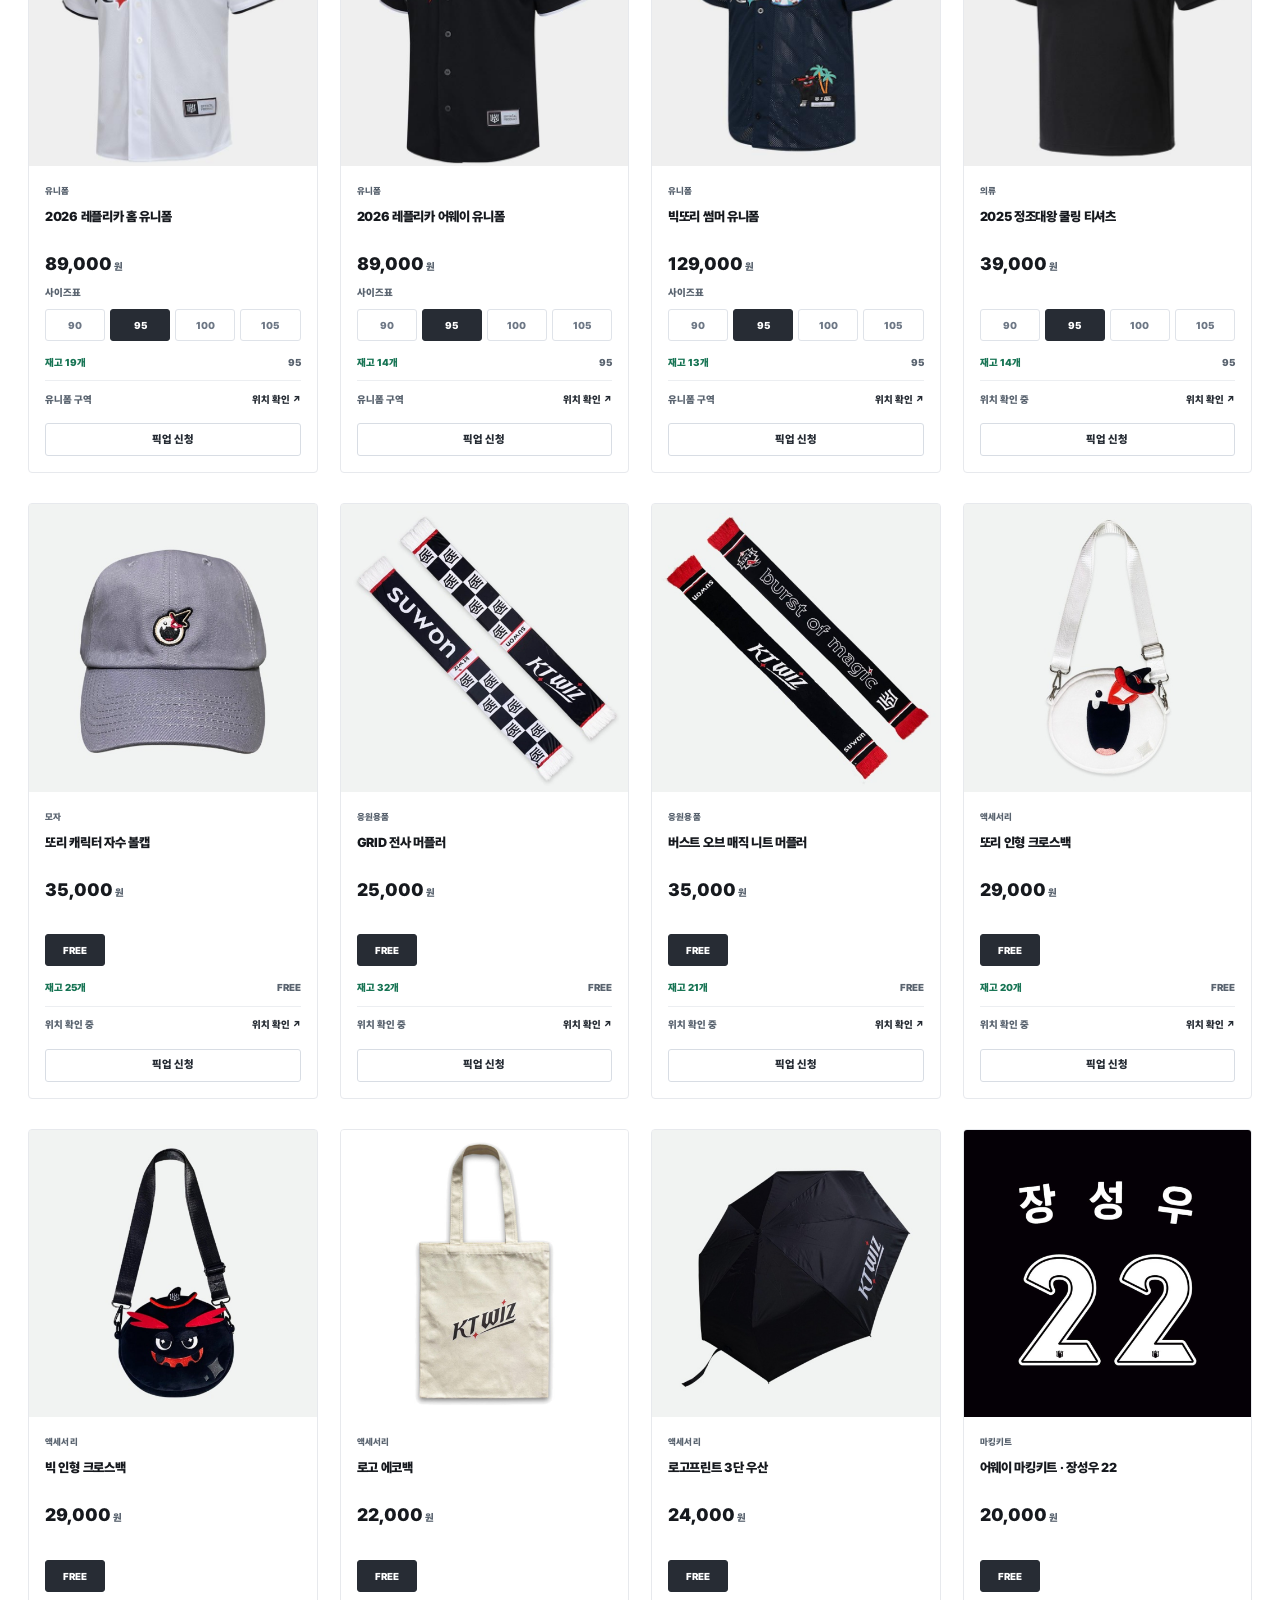
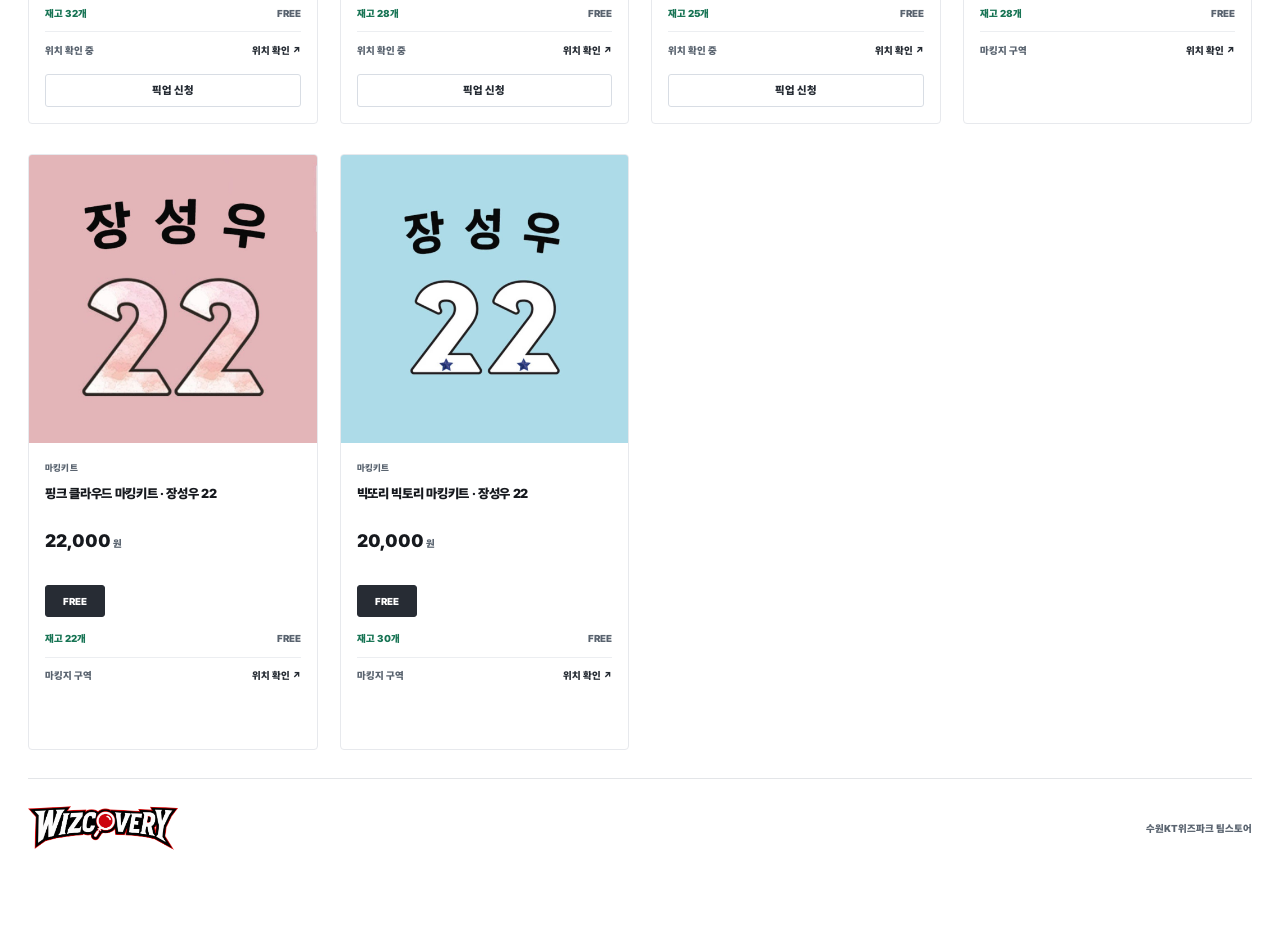
==== commit 2be17a27: "Default demo to open and allow manual reduced-motion guide" ====
--- a/index.html
+++ b/index.html
@@ -7,4 +7,4 @@
   </div>
 </section><section class="store-summary" aria-label="매장 현황"><div class="store-identity"><span class="store-status-dot" aria-hidden="true"></span><div><strong>수원KT위즈파크</strong><span>팀스토어 현황</span></div></div><div class="stat"><small>예상 결제 대기</small><strong>—</strong><span class="extra"></span></div><div class="stat"><small>매장 혼잡도</small><strong>—</strong><span class="extra"></span></div><div class="stat"><small>재고 갱신</small><strong>—</strong><span class="extra"></span></div></section>
 <section class="page-head"><div><h2>팀스토어 상품</h2><p>사이즈별 재고와 진열 위치를 확인하세요.</p></div><div class="page-actions"><a class="text-link" href="store-map.html">매장 지도 보기 <span aria-hidden="true">↗</span></a><a class="button button-dark" href="pickup.html">오늘 픽업</a></div></section><section id="discover" class="goods-workspace"><div class="catalog-toolbar"><label class="search"><svg viewBox="0 0 24 24" aria-hidden="true"><circle cx="10.5" cy="10.5" r="6.5"/><path d="m16 16 5 5"/></svg><input id="search" placeholder="상품명, 선수 또는 사이즈 검색" aria-label="상품 검색"></label><span id="count" class="catalog-count" aria-live="polite"></span></div><div class="catalog-filters"><div class="tabs" aria-label="상품 분류"><button class="on" data-cat="전체" aria-pressed="true">전체</button><button data-cat="유니폼" aria-pressed="false">유니폼</button><button data-cat="의류" aria-pressed="false">의류</button><button data-cat="마킹키트" aria-pressed="false">마킹키트</button><button data-cat="모자" aria-pressed="false">모자</button><button data-cat="응원용품" aria-pressed="false">응원용품</button><button data-cat="액세서리" aria-pressed="false">액세서리</button></div><label class="stock-toggle"><input type="checkbox" id="available"> 구매 가능한 상품만</label></div><div class="products" id="products" aria-live="polite"></div></section>
-<footer><a class="footer-brand" href="index.html" aria-label="WIZCOVERY 홈"><img class="footer-logo" src="assets/brand/wizcovery-logo.png" alt="WIZCOVERY" width="150" height="50" loading="lazy"></a><span>수원KT위즈파크 팀스토어</span></footer><dialog id="detail" class="product-dialog"><button class="close" aria-label="닫기">×</button><p class="dialog-category" id="modal-label">대체 상품</p><h2 id="modal-title"></h2><div id="modal-content"></div><button class="primary" id="modal-done">닫기</button></dialog></main><script src="catalog.js?v=20261110-goods-layout"></script><script src="browser-simulator.js?v=20261111-data-settings"></script><script src="experience.js?v=20261110-goods-layout"></script><script src="product-art.js?v=20261110-goods-layout"></script><script src="goods.js?v=20261110-goods-layout"></script><script src="live-demo.js?v=20261111-data-settings"></script><script src="ui.js?v=20261110-goods-layout"></script></body></html>
+<footer><a class="footer-brand" href="index.html" aria-label="WIZCOVERY 홈"><img class="footer-logo" src="assets/brand/wizcovery-logo.png" alt="WIZCOVERY" width="150" height="50" loading="lazy"></a><span>수원KT위즈파크 팀스토어</span></footer><dialog id="detail" class="product-dialog"><button class="close" aria-label="닫기">×</button><p class="dialog-category" id="modal-label">대체 상품</p><h2 id="modal-title"></h2><div id="modal-content"></div><button class="primary" id="modal-done">닫기</button></dialog></main><script src="catalog.js?v=20261110-goods-layout"></script><script src="browser-simulator.js?v=20261114-open-default"></script><script src="experience.js?v=20261110-goods-layout"></script><script src="product-art.js?v=20261110-goods-layout"></script><script src="goods.js?v=20261110-goods-layout"></script><script src="live-demo.js?v=20261111-data-settings"></script><script src="ui.js?v=20261110-goods-layout"></script></body></html>
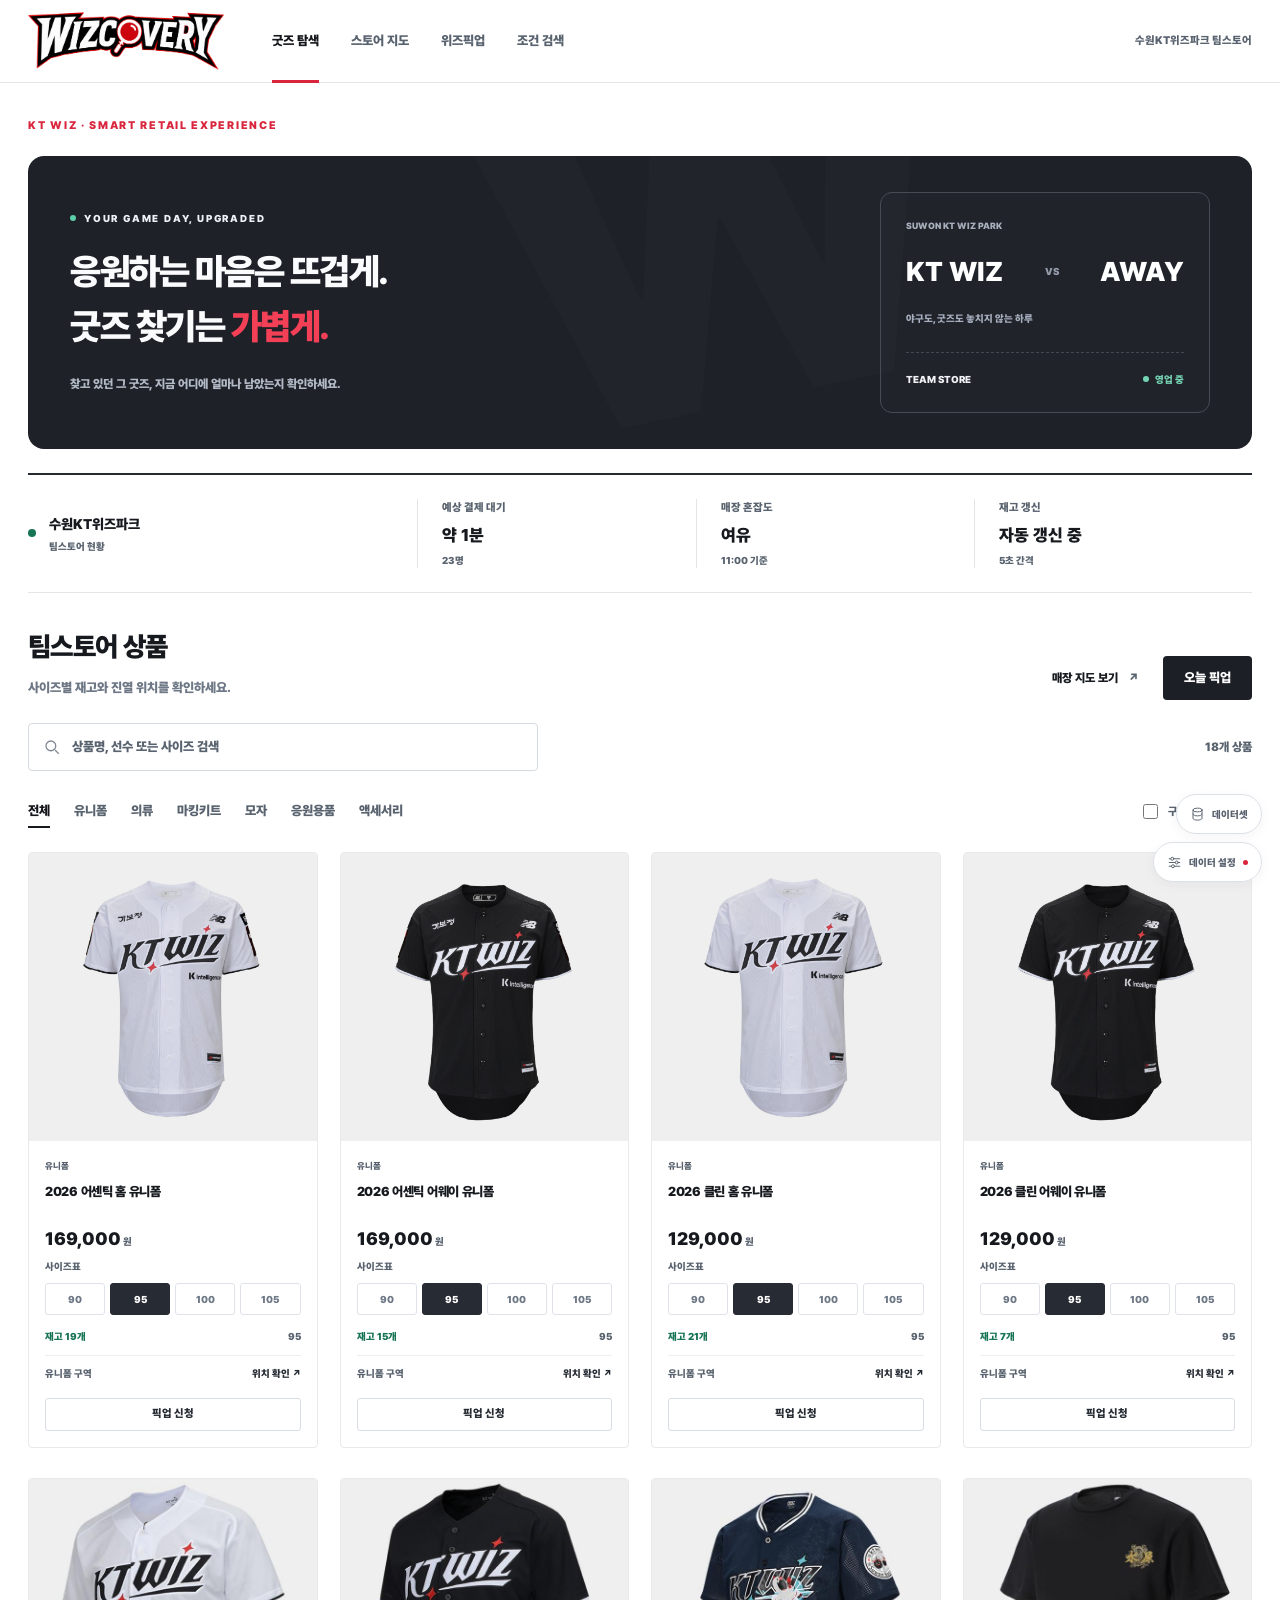
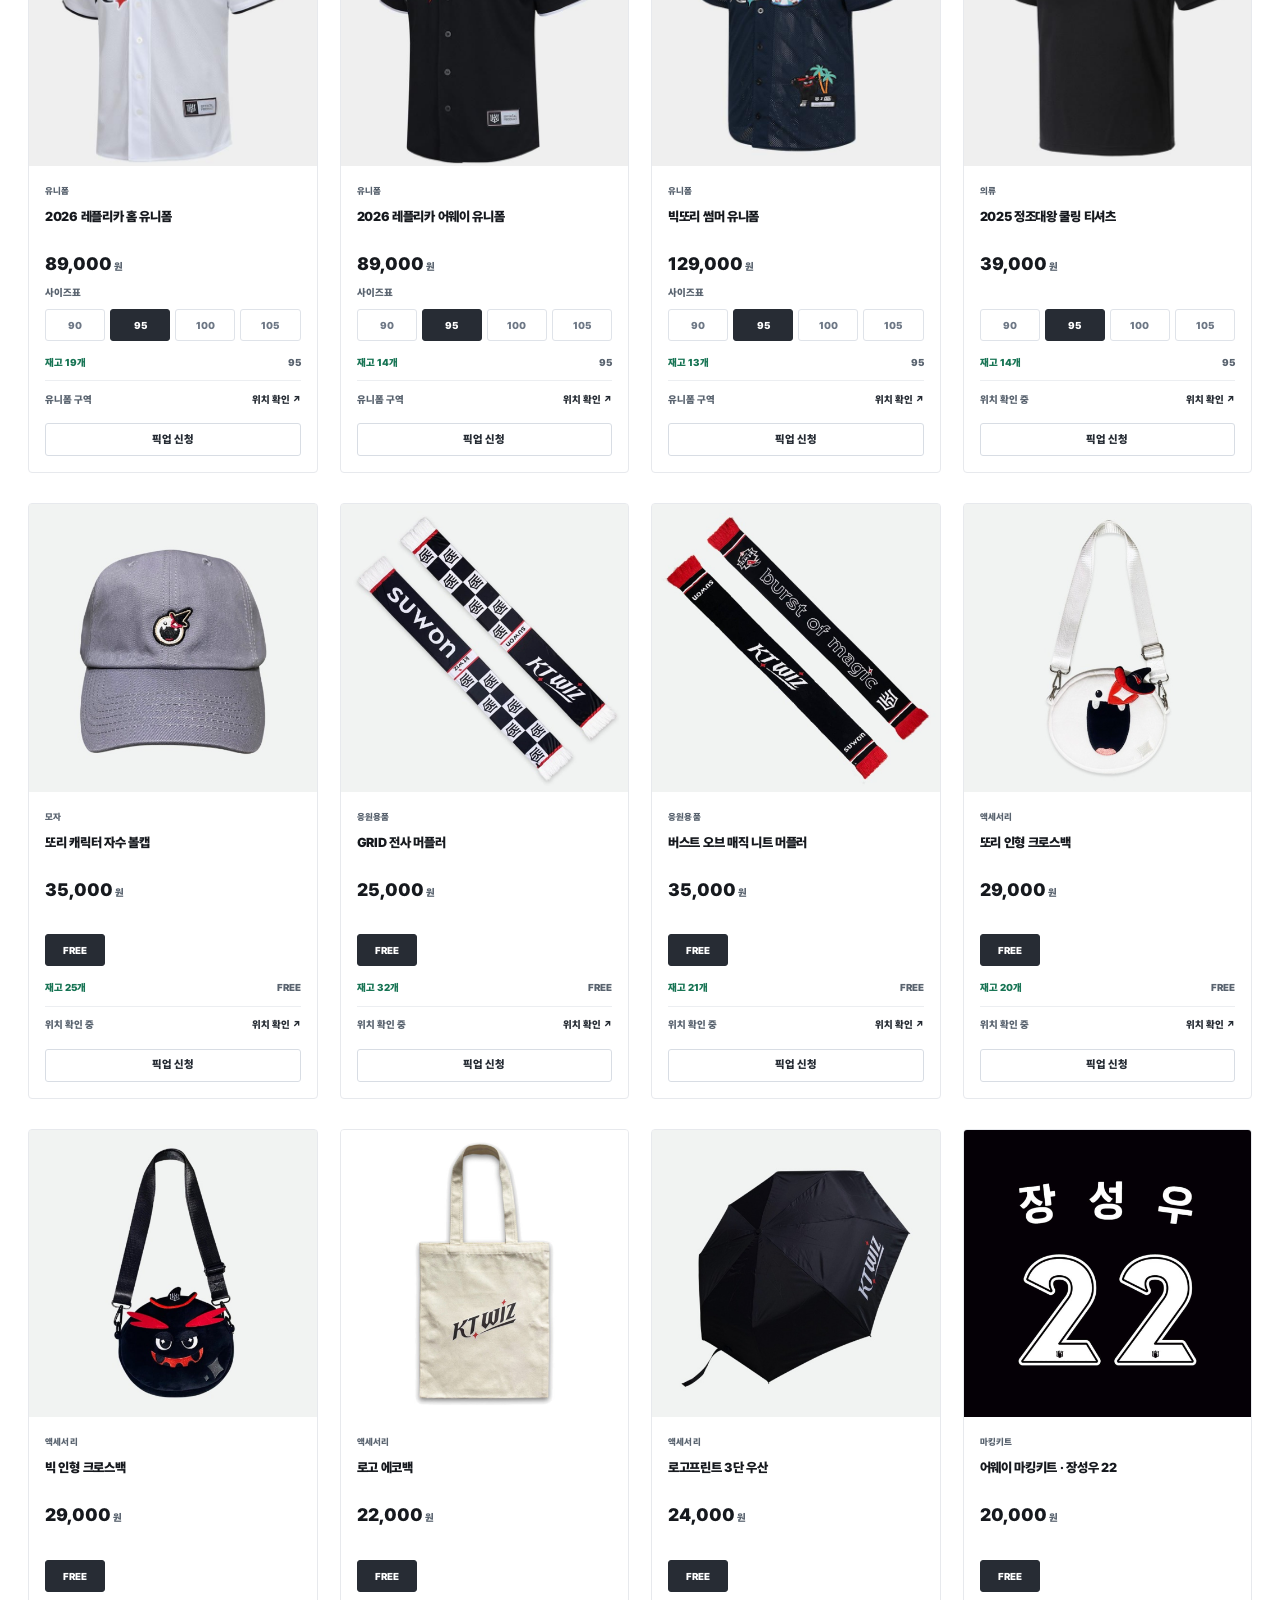
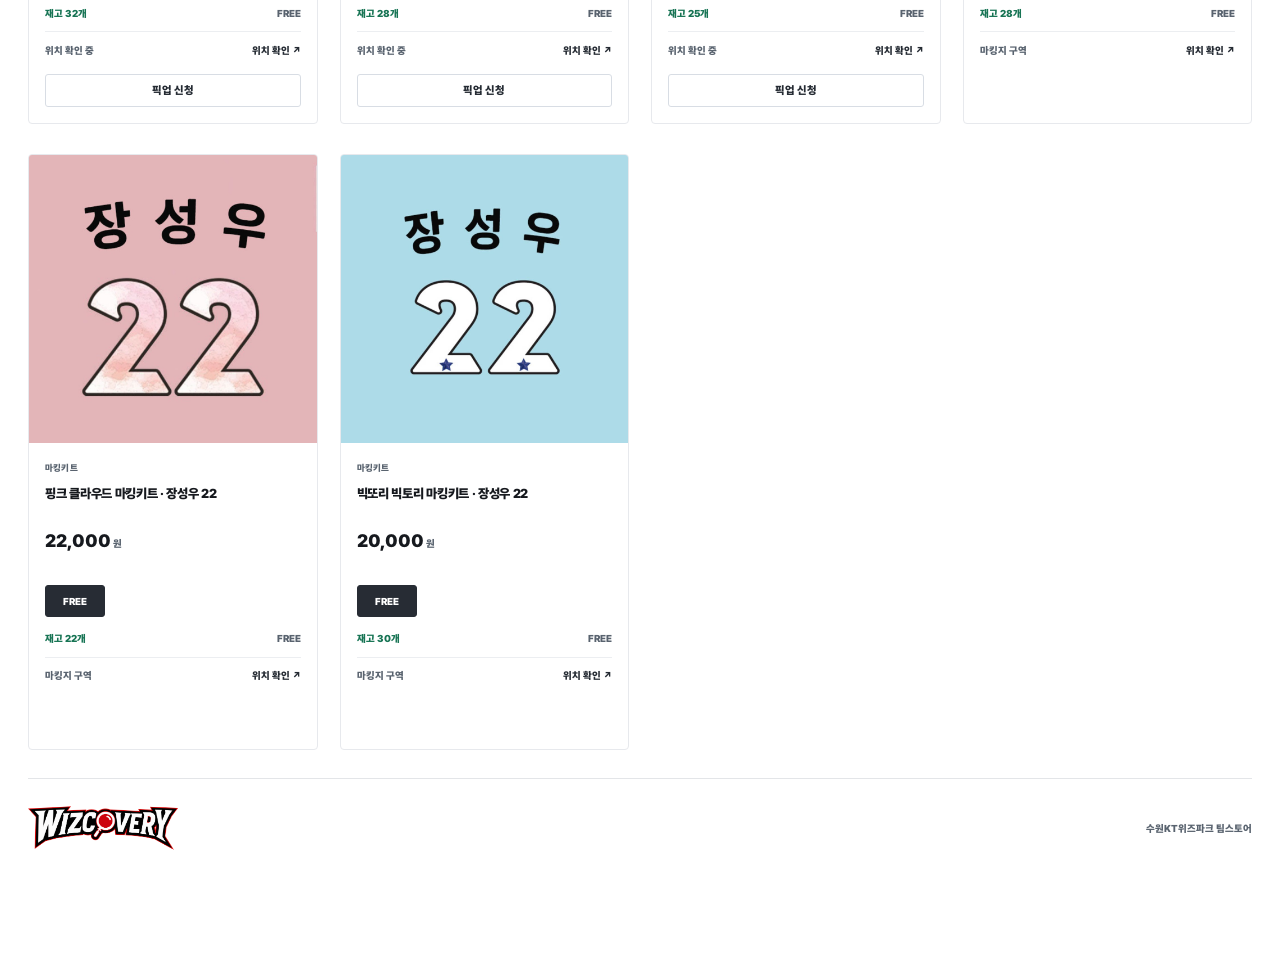
==== commit 49915b27: "Add presentation dataset viewer above demo settings" ====
--- a/index.html
+++ b/index.html
@@ -1,5 +1,5 @@
 <!doctype html>
-<html lang="ko"><head><meta charset="utf-8"><meta name="viewport" content="width=device-width,initial-scale=1"><title>굿즈 탐색 | WIZCOVERY</title><link rel="preload" as="font" href="assets/fonts/Pretendard-Black.otf" type="font/otf" crossorigin><link rel="stylesheet" href="typography.css?v=20261110-goods-layout"><link rel="stylesheet" href="experience.css?v=20261110-goods-layout"><link rel="stylesheet" href="ui.css?v=20261111-data-settings"></head><body data-page="goods"><header class="site-header"><a class="brand" href="index.html" aria-label="WIZCOVERY 홈"><img class="brand-logo" src="assets/brand/wizcovery-logo.png" alt="WIZCOVERY" width="196" height="66" fetchpriority="high"></a><nav aria-label="주 메뉴"><a href="index.html" aria-current="page">굿즈 탐색</a><a href="store-map.html">스토어 지도</a><a href="pickup.html">위즈픽업</a><a href="smart.html">조건 검색</a></nav><span class="header-location">수원KT위즈파크 팀스토어</span></header><main><section class="home-feature" aria-labelledby="home-feature-title">
+<html lang="ko"><head><meta charset="utf-8"><meta name="viewport" content="width=device-width,initial-scale=1"><title>굿즈 탐색 | WIZCOVERY</title><link rel="preload" as="font" href="assets/fonts/Pretendard-Black.otf" type="font/otf" crossorigin><link rel="stylesheet" href="typography.css?v=20261110-goods-layout"><link rel="stylesheet" href="experience.css?v=20261110-goods-layout"><link rel="stylesheet" href="ui.css?v=20261114-datasets"></head><body data-page="goods"><header class="site-header"><a class="brand" href="index.html" aria-label="WIZCOVERY 홈"><img class="brand-logo" src="assets/brand/wizcovery-logo.png" alt="WIZCOVERY" width="196" height="66" fetchpriority="high"></a><nav aria-label="주 메뉴"><a href="index.html" aria-current="page">굿즈 탐색</a><a href="store-map.html">스토어 지도</a><a href="pickup.html">위즈픽업</a><a href="smart.html">조건 검색</a></nav><span class="header-location">수원KT위즈파크 팀스토어</span></header><main><section class="home-feature" aria-labelledby="home-feature-title">
   <div class="feature-overline"><span>KT WIZ · SMART RETAIL EXPERIENCE</span></div>
   <div class="home-hero">
     <div class="home-hero-copy"><p class="feature-label"><span aria-hidden="true"></span>YOUR GAME DAY, UPGRADED</p><h1 id="home-feature-title">응원하는 마음은 뜨겁게.<br>굿즈 찾기는 <em>가볍게.</em></h1><p class="feature-description">찾고 있던 그 굿즈, 지금 어디에 얼마나 남았는지 확인하세요.</p></div>
@@ -7,4 +7,4 @@
   </div>
 </section><section class="store-summary" aria-label="매장 현황"><div class="store-identity"><span class="store-status-dot" aria-hidden="true"></span><div><strong>수원KT위즈파크</strong><span>팀스토어 현황</span></div></div><div class="stat"><small>예상 결제 대기</small><strong>—</strong><span class="extra"></span></div><div class="stat"><small>매장 혼잡도</small><strong>—</strong><span class="extra"></span></div><div class="stat"><small>재고 갱신</small><strong>—</strong><span class="extra"></span></div></section>
 <section class="page-head"><div><h2>팀스토어 상품</h2><p>사이즈별 재고와 진열 위치를 확인하세요.</p></div><div class="page-actions"><a class="text-link" href="store-map.html">매장 지도 보기 <span aria-hidden="true">↗</span></a><a class="button button-dark" href="pickup.html">오늘 픽업</a></div></section><section id="discover" class="goods-workspace"><div class="catalog-toolbar"><label class="search"><svg viewBox="0 0 24 24" aria-hidden="true"><circle cx="10.5" cy="10.5" r="6.5"/><path d="m16 16 5 5"/></svg><input id="search" placeholder="상품명, 선수 또는 사이즈 검색" aria-label="상품 검색"></label><span id="count" class="catalog-count" aria-live="polite"></span></div><div class="catalog-filters"><div class="tabs" aria-label="상품 분류"><button class="on" data-cat="전체" aria-pressed="true">전체</button><button data-cat="유니폼" aria-pressed="false">유니폼</button><button data-cat="의류" aria-pressed="false">의류</button><button data-cat="마킹키트" aria-pressed="false">마킹키트</button><button data-cat="모자" aria-pressed="false">모자</button><button data-cat="응원용품" aria-pressed="false">응원용품</button><button data-cat="액세서리" aria-pressed="false">액세서리</button></div><label class="stock-toggle"><input type="checkbox" id="available"> 구매 가능한 상품만</label></div><div class="products" id="products" aria-live="polite"></div></section>
-<footer><a class="footer-brand" href="index.html" aria-label="WIZCOVERY 홈"><img class="footer-logo" src="assets/brand/wizcovery-logo.png" alt="WIZCOVERY" width="150" height="50" loading="lazy"></a><span>수원KT위즈파크 팀스토어</span></footer><dialog id="detail" class="product-dialog"><button class="close" aria-label="닫기">×</button><p class="dialog-category" id="modal-label">대체 상품</p><h2 id="modal-title"></h2><div id="modal-content"></div><button class="primary" id="modal-done">닫기</button></dialog></main><script src="catalog.js?v=20261110-goods-layout"></script><script src="browser-simulator.js?v=20261114-open-default"></script><script src="experience.js?v=20261110-goods-layout"></script><script src="product-art.js?v=20261110-goods-layout"></script><script src="goods.js?v=20261110-goods-layout"></script><script src="live-demo.js?v=20261111-data-settings"></script><script src="ui.js?v=20261110-goods-layout"></script></body></html>
+<footer><a class="footer-brand" href="index.html" aria-label="WIZCOVERY 홈"><img class="footer-logo" src="assets/brand/wizcovery-logo.png" alt="WIZCOVERY" width="150" height="50" loading="lazy"></a><span>수원KT위즈파크 팀스토어</span></footer><dialog id="detail" class="product-dialog"><button class="close" aria-label="닫기">×</button><p class="dialog-category" id="modal-label">대체 상품</p><h2 id="modal-title"></h2><div id="modal-content"></div><button class="primary" id="modal-done">닫기</button></dialog></main><script src="catalog.js?v=20261110-goods-layout"></script><script src="browser-simulator.js?v=20261114-open-default"></script><script src="experience.js?v=20261110-goods-layout"></script><script src="product-art.js?v=20261110-goods-layout"></script><script src="goods.js?v=20261110-goods-layout"></script><script src="ontology.js?v=20261110-goods-layout"></script><script src="dataset-viewer.js?v=20261114-datasets"></script><script src="live-demo.js?v=20261114-datasets"></script><script src="ui.js?v=20261110-goods-layout"></script></body></html>
--- a/ui.css
+++ b/ui.css
@@ -53,13 +53,18 @@
 
 .art.has-photo{display:block;height:auto;aspect-ratio:1;background:#efefef}
 
-/* A single quiet launcher keeps the data controls off the shopping screens. */
-.data-settings-launcher{position:fixed;right:max(18px,env(safe-area-inset-right));bottom:max(18px,env(safe-area-inset-bottom));z-index:30;display:inline-flex;align-items:center;gap:7px;min-height:40px;padding:10px 13px;border:1px solid #dce1e7;border-radius:24px;background:#fff;color:#59636f;font-size:10px;line-height:1.6;box-shadow:0 3px 12px #2026300c}
-.data-settings-launcher:hover{border-color:#aeb8c5;color:#252b33}.data-settings-launcher svg{width:15px;height:15px;fill:none;stroke:currentColor;stroke-width:1.3;stroke-linecap:round}.data-settings-launcher svg circle{fill:#fff}.data-settings-launcher[data-active=true]::after{content:'';width:5px;height:5px;border-radius:50%;background:var(--red)}
-.has-data-settings footer{padding-bottom:78px}
+/* Small, stacked controls keep presentation data close to its settings. */
+.data-tools{position:fixed;right:max(18px,env(safe-area-inset-right));bottom:max(18px,env(safe-area-inset-bottom));z-index:30;display:flex;flex-direction:column;align-items:flex-end;gap:8px}
+.data-settings-launcher,.dataset-launcher{display:inline-flex;align-items:center;gap:7px;min-height:40px;padding:10px 13px;border:1px solid #dce1e7;border-radius:24px;background:#fff;color:#59636f;font-size:10px;line-height:1.6;box-shadow:0 3px 12px #2026300c}
+.data-settings-launcher:hover,.dataset-launcher:hover{border-color:#aeb8c5;color:#252b33}.data-tools svg{width:15px;height:15px;fill:none;stroke:currentColor;stroke-width:1.3;stroke-linecap:round}.data-settings-launcher svg circle{fill:#fff}.data-settings-launcher[data-active=true]::after{content:'';width:5px;height:5px;border-radius:50%;background:var(--red)}
+.has-data-settings footer{padding-bottom:126px}
 .data-settings-dialog{width:420px;max-width:calc(100vw - 32px);max-height:calc(100dvh - 40px);margin:auto;padding:0;overflow:auto;border:1px solid #dde2e8;border-radius:12px;background:#fff;color:var(--ink);box-shadow:0 20px 70px #17223330}.data-settings-dialog::backdrop{background:#19212d66}
 .data-settings-header{display:flex;justify-content:space-between;align-items:center;gap:16px;padding:17px 20px;border-bottom:1px solid var(--line)}.data-settings-header h2{font-size:17px;line-height:1.5}.data-settings-close{display:flex;align-items:center;justify-content:center;flex:none;width:32px;height:32px;border:1px solid #e5e9ef;border-radius:5px;background:#fff;color:#59636f;font-size:22px;line-height:1}
 .data-settings-form{padding:0 20px 20px;text-align:left}.data-settings-form>p{font-size:11px;line-height:1.8;margin:16px 0}.data-settings-presets{display:grid;grid-template-columns:repeat(2,minmax(0,1fr));gap:8px;margin:0 0 20px}.data-settings-presets button{min-width:0;min-height:40px;padding:9px;border:1px solid #e0e5eb;border-radius:5px;background:#f8f9fa;color:#59636f;font-size:11px}.data-settings-presets button:hover{border-color:#aeb8c5;background:#f0f3f6;color:#252b33}
 .data-settings-form>label{display:flex;align-items:center;justify-content:space-between;gap:8px;margin:15px 0 7px;font-size:11px;color:#59636f}.data-settings-form>label>span{font-size:9px;color:#737d8a}.data-settings-form>input,.data-settings-form>select{display:block;width:100%;min-width:0;height:44px;min-height:44px;margin:0;font-size:12px;box-sizing:border-box}.data-settings-form>.data-settings-error{margin-bottom:0;color:#b02c43}
 .data-settings-actions{display:grid;grid-template-columns:1fr 1fr;gap:10px;margin-top:22px}.data-settings-actions button{min-height:43px;padding:10px;border:1px solid #dce2e9;border-radius:5px;font-size:11px}.data-settings-actions .primary{border-color:var(--red)}.data-settings-reset{color:#59636f;background:#fff}
-@media(max-width:600px){.data-settings-launcher{min-height:40px;font-size:10px;right:max(14px,env(safe-area-inset-right));bottom:max(14px,env(safe-area-inset-bottom))}.data-settings-dialog{max-height:calc(100dvh - 28px)}.data-settings-header{padding:15px 17px}.data-settings-form{padding:0 17px 17px}.data-settings-header h2{font-size:16px}}
+@media(max-width:600px){.data-tools{right:max(14px,env(safe-area-inset-right));bottom:max(14px,env(safe-area-inset-bottom))}.data-settings-dialog{max-height:calc(100dvh - 28px)}.data-settings-header{padding:15px 17px}.data-settings-form{padding:0 17px 17px}.data-settings-header h2{font-size:16px}}
+
+.dataset-dialog{width:980px;max-width:calc(100vw - 32px);max-height:calc(100vh - 40px);max-height:calc(100dvh - 40px);margin:auto;padding:0;border:1px solid #dde2e8;border-radius:12px;background:#fff;color:var(--ink);overflow:auto;overscroll-behavior:contain;box-shadow:0 20px 70px #17223330}
+.dataset-dialog::backdrop{background:#19212d66}.dataset-header{position:sticky;top:0;z-index:2;display:flex;align-items:center;justify-content:space-between;gap:16px;padding:16px 24px;border-bottom:1px solid var(--line);background:white}.dataset-eyebrow{font-size:9px;letter-spacing:1.1px;color:var(--muted)}.dataset-header h2{font-size:21px;line-height:1.5}.dataset-close{flex:none;display:flex;align-items:center;justify-content:center;width:36px;height:36px;border:1px solid var(--line);border-radius:5px;font-size:24px;line-height:1;background:white;color:#59636f}.dataset-body{padding:0 24px 22px;min-width:0}.dataset-body>p,.dataset-panel>p{font-size:11px;line-height:1.9;margin:14px 0;color:#59636f}.dataset-context{display:flex;align-items:center;flex-wrap:wrap;gap:7px 12px;font-size:10px;color:#59636f}.dataset-badge{border:1px solid #dedfe6;background:#f5f6f8;color:#4f5b6b;border-radius:4px;padding:3px 7px}.dataset-counts{display:grid;grid-template-columns:repeat(4,minmax(0,1fr));gap:10px;margin:18px 0}.dataset-counts>div{min-width:0;border:1px solid #e4e8ed;border-radius:6px;padding:13px 15px;background:#fafbfc}.dataset-counts dt{font-size:10px;color:#59636f}.dataset-counts dd{font-size:23px;line-height:1.5;margin:3px 0 0;color:#252b33}.dataset-tabs{display:grid;grid-template-columns:repeat(4,minmax(0,1fr));gap:6px;border-bottom:1px solid var(--line);padding-bottom:12px;margin-bottom:20px}.dataset-tabs button{min-width:0;min-height:40px;padding:8px 5px;border:1px solid #e0e5eb;border-radius:5px;color:#59636f;background:white;font-size:11px}.dataset-tabs button[aria-selected=true]{background:#252b33;border-color:#252b33;color:#fff}.dataset-panel{min-width:0}.dataset-panel[hidden]{display:none}.dataset-panel h3{font-size:16px}.dataset-filters{display:grid;grid-template-columns:minmax(0,1fr) 200px;gap:12px;margin:16px 0}.dataset-filters label,.dataset-relation-label{display:grid;gap:7px;font-size:11px;color:#59636f;min-width:0}.dataset-filters input,.dataset-filters select,.dataset-relation-filter{width:100%;min-width:0;font-size:12px!important}.dataset-relation-label{max-width:300px;margin:16px 0}.dataset-inventory-count,.dataset-relation-count{font-size:10px!important}.dataset-table-wrap{overflow:auto;max-width:100%;overscroll-behavior:contain;border:1px solid #e3e8ee;border-radius:5px}.dataset-table-wrap table{width:100%;border-collapse:collapse;font-size:11px;white-space:nowrap}.dataset-table-wrap caption{text-align:left;padding:10px 12px;background:#f7f8fa;color:#59636f;font-size:10px}.dataset-table-wrap th,.dataset-table-wrap td{text-align:left;padding:10px 12px;border-bottom:1px solid #e8ecf1;border-right:0}.dataset-table-wrap th{background:#f7f8fa;font-size:10px;color:#59636f}.dataset-table-wrap td small{display:block;font-size:9px;color:#737d8a;margin-top:3px}.dataset-table-wrap tr:last-child td{border-bottom:0}.dataset-services{display:grid;grid-template-columns:minmax(0,1fr);gap:12px}.dataset-services h4{margin:16px 0 0;font-size:13px}.dataset-services table{white-space:normal}.dataset-services td:first-child{min-width:90px}.dataset-services td:last-child{min-width:110px}.dataset-json{margin:16px 0 0;background:#f5f7fa;color:#3c4655;border:1px solid #e3e8ee;border-radius:5px;font-size:11px;line-height:1.8;padding:16px;max-height:420px;overflow:auto;overscroll-behavior:contain;white-space:pre}.dataset-footer{display:flex;align-items:center;justify-content:space-between;flex-wrap:wrap;gap:12px;border-top:1px solid var(--line);margin-top:22px;padding-top:16px;font-size:10px;color:#737d8a}.dataset-download{min-height:40px;padding:8px 12px;border:1px solid #d8dfe7;border-radius:5px;background:white;font-size:11px;color:#465260}
+@media(max-width:600px){.dataset-dialog{max-width:calc(100vw - 24px);max-height:calc(100dvh - 24px)}.dataset-header{padding:13px 16px}.dataset-header h2{font-size:18px}.dataset-body{padding:0 16px 16px}.dataset-counts{grid-template-columns:repeat(2,minmax(0,1fr));gap:8px}.dataset-counts>div{padding:10px 12px}.dataset-counts dd{font-size:21px}.dataset-filters{grid-template-columns:minmax(0,1fr)}.dataset-tabs{gap:4px}.dataset-tabs button{font-size:10px}.dataset-clock{font-size:9px}.dataset-footer{align-items:flex-start;flex-direction:column}.dataset-download{width:100%}}
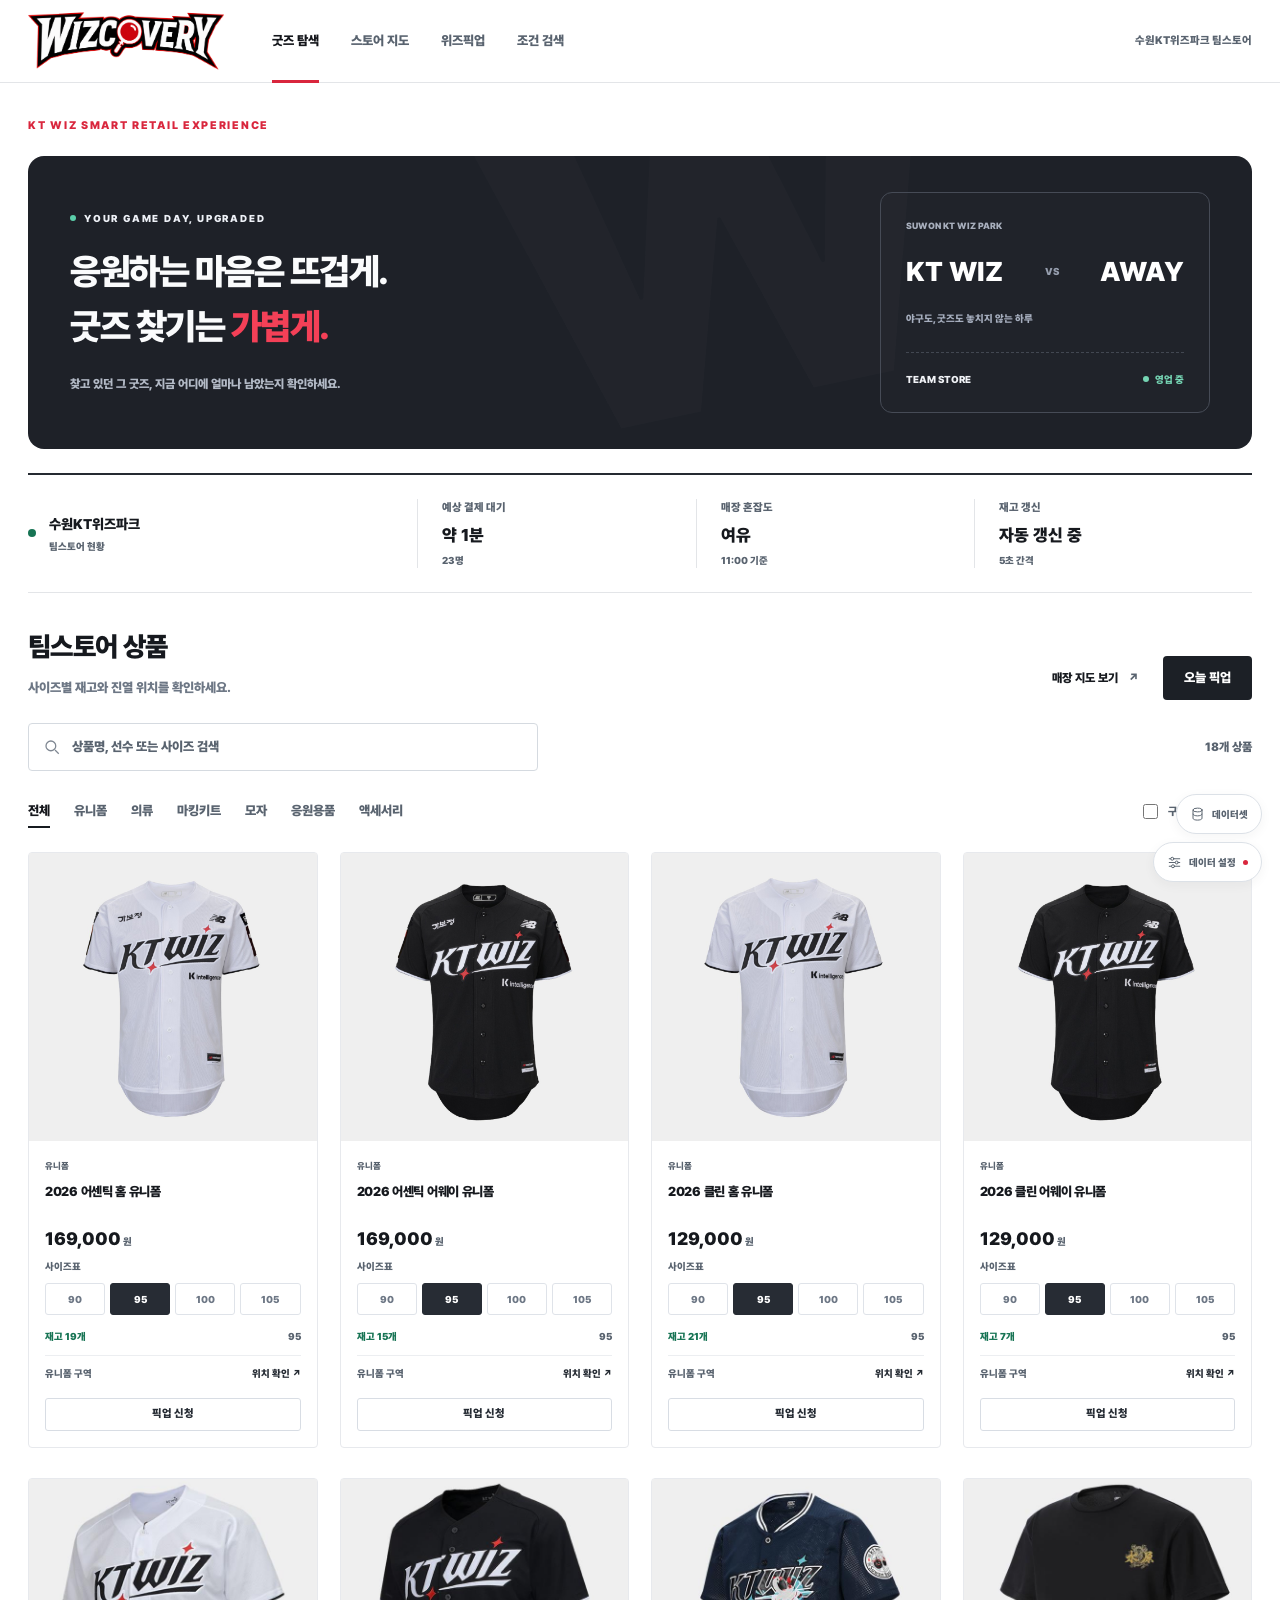
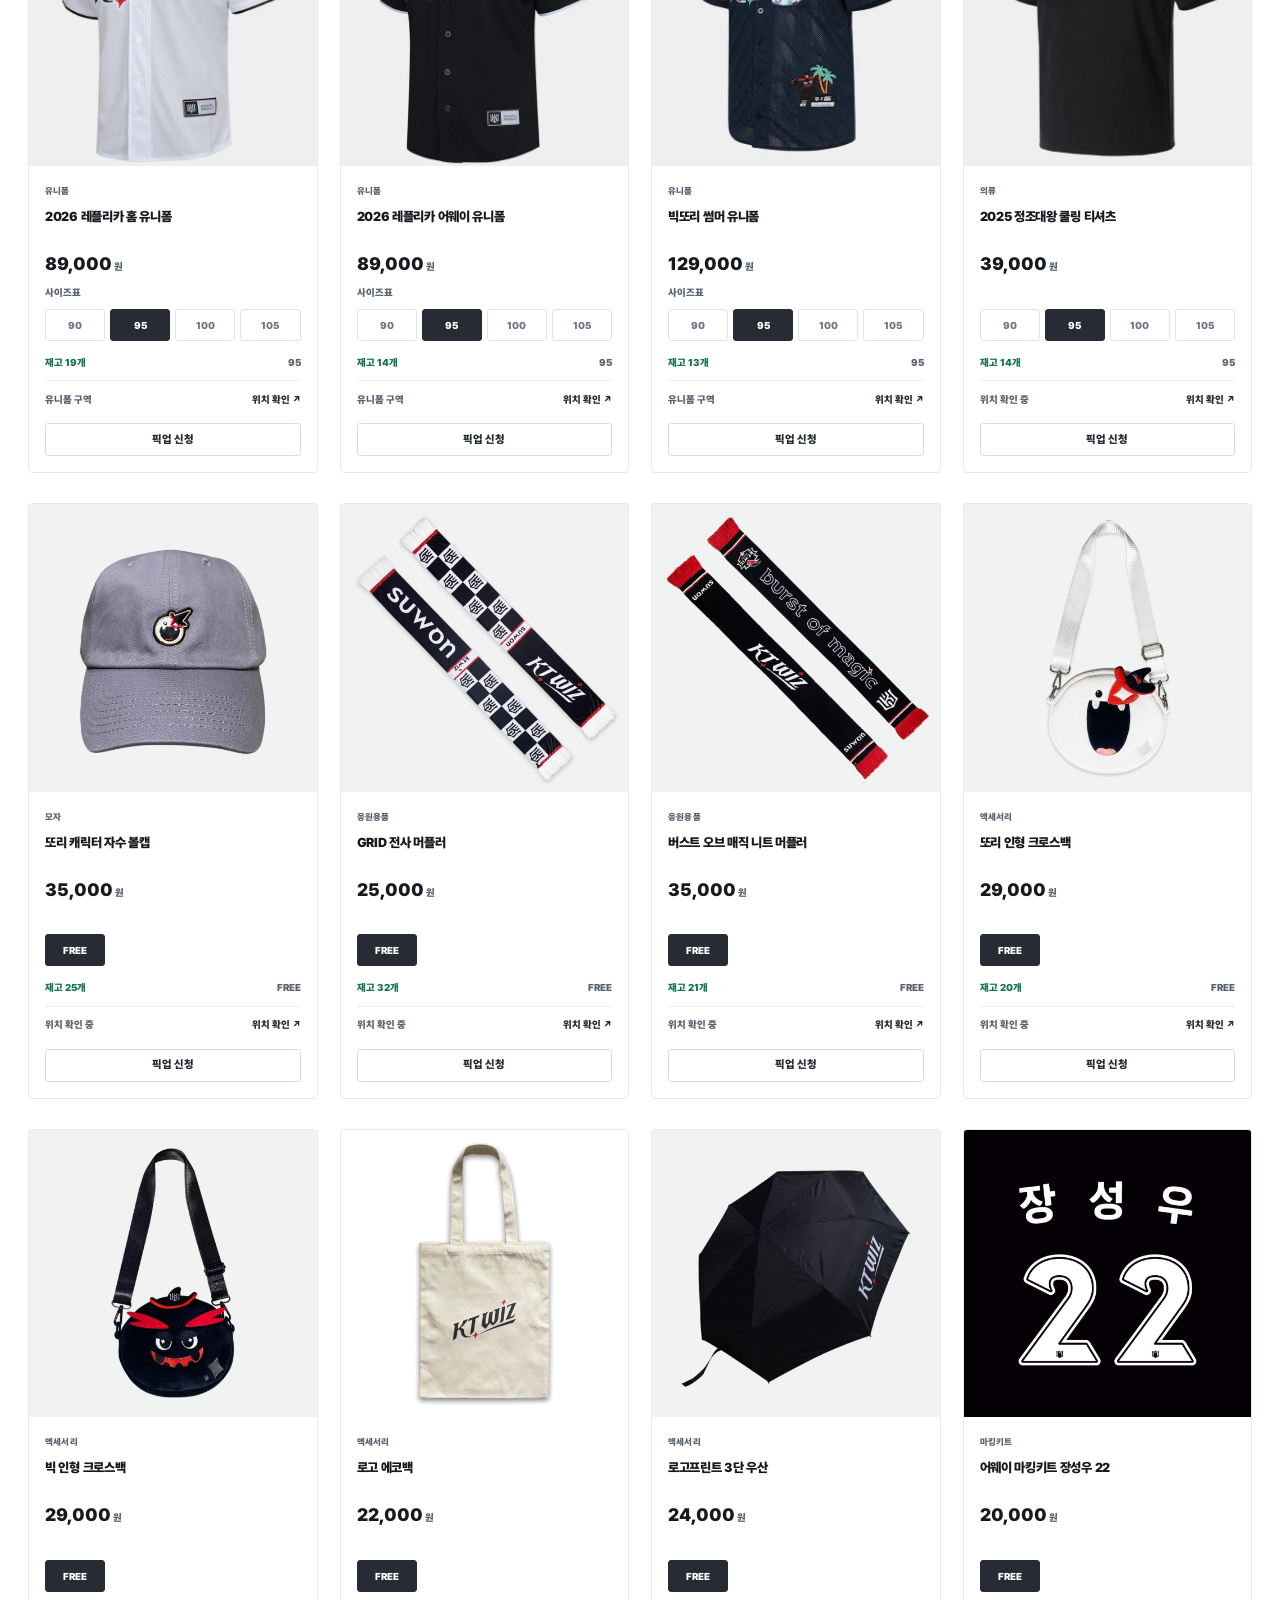
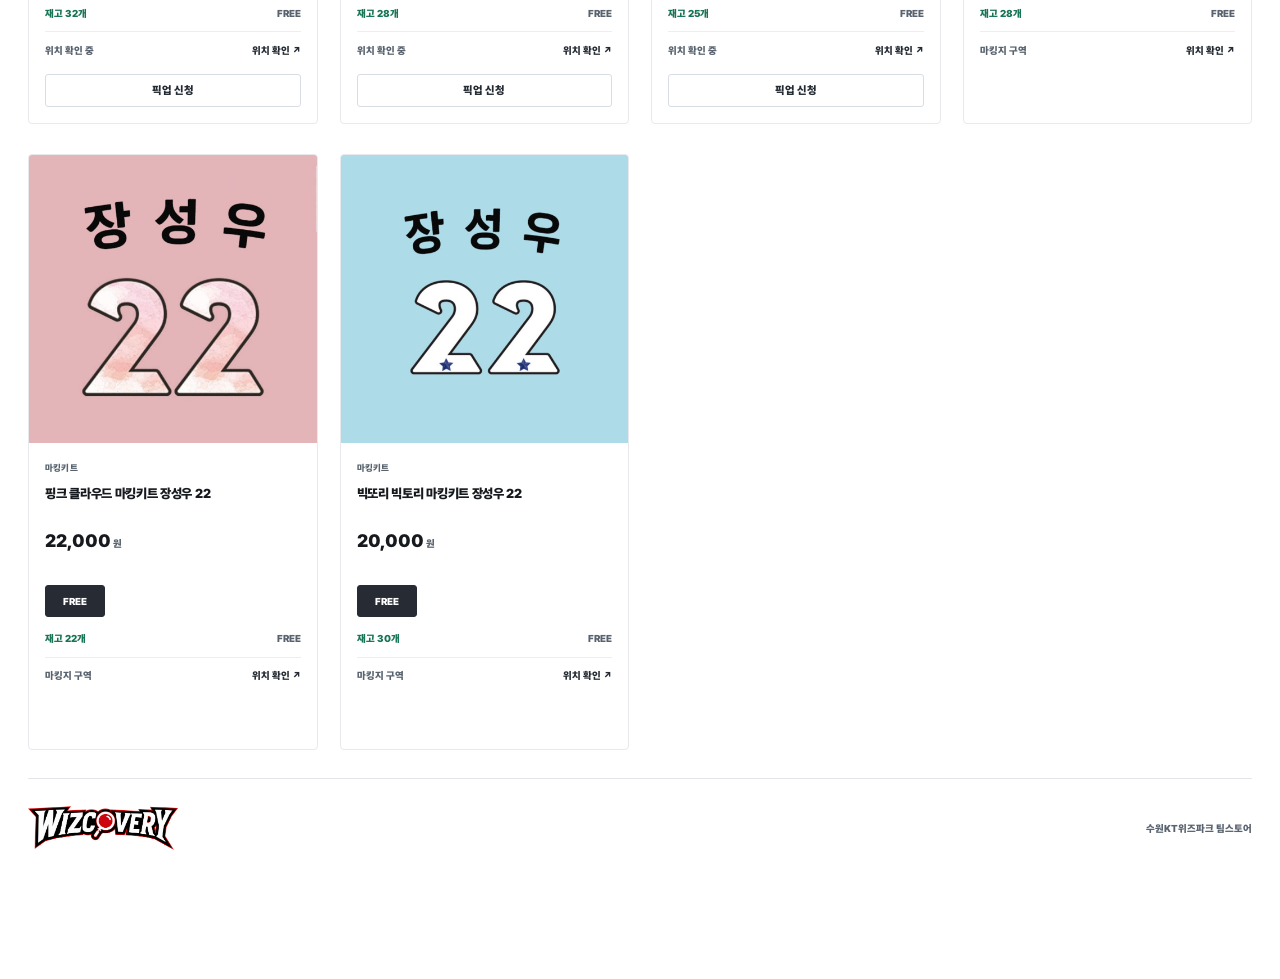
==== commit ac2ba483: "Remove middle-dot separators and use natural UI copy" ====
--- a/index.html
+++ b/index.html
@@ -1,10 +1,10 @@
 <!doctype html>
-<html lang="ko"><head><meta charset="utf-8"><meta name="viewport" content="width=device-width,initial-scale=1"><title>굿즈 탐색 | WIZCOVERY</title><link rel="preload" as="font" href="assets/fonts/Pretendard-Black.otf" type="font/otf" crossorigin><link rel="stylesheet" href="typography.css?v=20261110-goods-layout"><link rel="stylesheet" href="experience.css?v=20261110-goods-layout"><link rel="stylesheet" href="ui.css?v=20261114-datasets"></head><body data-page="goods"><header class="site-header"><a class="brand" href="index.html" aria-label="WIZCOVERY 홈"><img class="brand-logo" src="assets/brand/wizcovery-logo.png" alt="WIZCOVERY" width="196" height="66" fetchpriority="high"></a><nav aria-label="주 메뉴"><a href="index.html" aria-current="page">굿즈 탐색</a><a href="store-map.html">스토어 지도</a><a href="pickup.html">위즈픽업</a><a href="smart.html">조건 검색</a></nav><span class="header-location">수원KT위즈파크 팀스토어</span></header><main><section class="home-feature" aria-labelledby="home-feature-title">
-  <div class="feature-overline"><span>KT WIZ · SMART RETAIL EXPERIENCE</span></div>
+<html lang="ko"><head><meta charset="utf-8"><meta name="viewport" content="width=device-width,initial-scale=1"><title>굿즈 탐색 | WIZCOVERY</title><link rel="preload" as="font" href="assets/fonts/Pretendard-Black.otf" type="font/otf" crossorigin><link rel="stylesheet" href="typography.css?v=20261110-goods-layout"><link rel="stylesheet" href="experience.css?v=20261110-goods-layout"><link rel="stylesheet" href="ui.css?v=20261115-fans"></head><body data-page="goods"><header class="site-header"><a class="brand" href="index.html" aria-label="WIZCOVERY 홈"><img class="brand-logo" src="assets/brand/wizcovery-logo.png" alt="WIZCOVERY" width="196" height="66" fetchpriority="high"></a><nav aria-label="주 메뉴"><a href="index.html" aria-current="page">굿즈 탐색</a><a href="store-map.html">스토어 지도</a><a href="pickup.html">위즈픽업</a><a href="smart.html">조건 검색</a></nav><span class="header-location">수원KT위즈파크 팀스토어</span></header><main><section class="home-feature" aria-labelledby="home-feature-title">
+  <div class="feature-overline"><span>KT WIZ SMART RETAIL EXPERIENCE</span></div>
   <div class="home-hero">
     <div class="home-hero-copy"><p class="feature-label"><span aria-hidden="true"></span>YOUR GAME DAY, UPGRADED</p><h1 id="home-feature-title">응원하는 마음은 뜨겁게.<br>굿즈 찾기는 <em>가볍게.</em></h1><p class="feature-description">찾고 있던 그 굿즈, 지금 어디에 얼마나 남았는지 확인하세요.</p></div>
     <div class="feature-match" aria-label="경기 안내"><p class="match-venue">SUWON KT WIZ PARK</p><div class="match-teams"><span>KT WIZ</span><small>VS</small><span>AWAY</span></div><p class="match-description">야구도, 굿즈도 놓치지 않는 하루</p><div class="match-footer"><span class="match-store-label">TEAM STORE</span><span id="hero-store-state" class="match-state" data-open="false">상태 확인 중</span></div></div>
   </div>
 </section><section class="store-summary" aria-label="매장 현황"><div class="store-identity"><span class="store-status-dot" aria-hidden="true"></span><div><strong>수원KT위즈파크</strong><span>팀스토어 현황</span></div></div><div class="stat"><small>예상 결제 대기</small><strong>—</strong><span class="extra"></span></div><div class="stat"><small>매장 혼잡도</small><strong>—</strong><span class="extra"></span></div><div class="stat"><small>재고 갱신</small><strong>—</strong><span class="extra"></span></div></section>
 <section class="page-head"><div><h2>팀스토어 상품</h2><p>사이즈별 재고와 진열 위치를 확인하세요.</p></div><div class="page-actions"><a class="text-link" href="store-map.html">매장 지도 보기 <span aria-hidden="true">↗</span></a><a class="button button-dark" href="pickup.html">오늘 픽업</a></div></section><section id="discover" class="goods-workspace"><div class="catalog-toolbar"><label class="search"><svg viewBox="0 0 24 24" aria-hidden="true"><circle cx="10.5" cy="10.5" r="6.5"/><path d="m16 16 5 5"/></svg><input id="search" placeholder="상품명, 선수 또는 사이즈 검색" aria-label="상품 검색"></label><span id="count" class="catalog-count" aria-live="polite"></span></div><div class="catalog-filters"><div class="tabs" aria-label="상품 분류"><button class="on" data-cat="전체" aria-pressed="true">전체</button><button data-cat="유니폼" aria-pressed="false">유니폼</button><button data-cat="의류" aria-pressed="false">의류</button><button data-cat="마킹키트" aria-pressed="false">마킹키트</button><button data-cat="모자" aria-pressed="false">모자</button><button data-cat="응원용품" aria-pressed="false">응원용품</button><button data-cat="액세서리" aria-pressed="false">액세서리</button></div><label class="stock-toggle"><input type="checkbox" id="available"> 구매 가능한 상품만</label></div><div class="products" id="products" aria-live="polite"></div></section>
-<footer><a class="footer-brand" href="index.html" aria-label="WIZCOVERY 홈"><img class="footer-logo" src="assets/brand/wizcovery-logo.png" alt="WIZCOVERY" width="150" height="50" loading="lazy"></a><span>수원KT위즈파크 팀스토어</span></footer><dialog id="detail" class="product-dialog"><button class="close" aria-label="닫기">×</button><p class="dialog-category" id="modal-label">대체 상품</p><h2 id="modal-title"></h2><div id="modal-content"></div><button class="primary" id="modal-done">닫기</button></dialog></main><script src="catalog.js?v=20261110-goods-layout"></script><script src="browser-simulator.js?v=20261114-open-default"></script><script src="experience.js?v=20261110-goods-layout"></script><script src="product-art.js?v=20261110-goods-layout"></script><script src="goods.js?v=20261110-goods-layout"></script><script src="ontology.js?v=20261110-goods-layout"></script><script src="dataset-viewer.js?v=20261114-datasets"></script><script src="live-demo.js?v=20261114-datasets"></script><script src="ui.js?v=20261110-goods-layout"></script></body></html>
+<footer><a class="footer-brand" href="index.html" aria-label="WIZCOVERY 홈"><img class="footer-logo" src="assets/brand/wizcovery-logo.png" alt="WIZCOVERY" width="150" height="50" loading="lazy"></a><span>수원KT위즈파크 팀스토어</span></footer><dialog id="detail" class="product-dialog"><button class="close" aria-label="닫기">×</button><p class="dialog-category" id="modal-label">대체 상품</p><h2 id="modal-title"></h2><div id="modal-content"></div><button class="primary" id="modal-done">닫기</button></dialog></main><script src="catalog.js?v=20261115-plain-copy"></script><script src="browser-simulator.js?v=20261115-plain-copy"></script><script src="experience.js?v=20261115-plain-copy"></script><script src="product-art.js?v=20261110-goods-layout"></script><script src="goods.js?v=20261115-plain-copy"></script><script src="ontology.js?v=20261115-plain-copy"></script><script src="fan-data.js?v=20261115-plain-copy"></script><script src="dataset-viewer.js?v=20261115-plain-copy"></script><script src="live-demo.js?v=20261115-plain-copy"></script><script src="ui.js?v=20261110-goods-layout"></script></body></html>
--- a/ui.css
+++ b/ui.css
@@ -68,3 +68,7 @@
 .dataset-dialog{width:980px;max-width:calc(100vw - 32px);max-height:calc(100vh - 40px);max-height:calc(100dvh - 40px);margin:auto;padding:0;border:1px solid #dde2e8;border-radius:12px;background:#fff;color:var(--ink);overflow:auto;overscroll-behavior:contain;box-shadow:0 20px 70px #17223330}
 .dataset-dialog::backdrop{background:#19212d66}.dataset-header{position:sticky;top:0;z-index:2;display:flex;align-items:center;justify-content:space-between;gap:16px;padding:16px 24px;border-bottom:1px solid var(--line);background:white}.dataset-eyebrow{font-size:9px;letter-spacing:1.1px;color:var(--muted)}.dataset-header h2{font-size:21px;line-height:1.5}.dataset-close{flex:none;display:flex;align-items:center;justify-content:center;width:36px;height:36px;border:1px solid var(--line);border-radius:5px;font-size:24px;line-height:1;background:white;color:#59636f}.dataset-body{padding:0 24px 22px;min-width:0}.dataset-body>p,.dataset-panel>p{font-size:11px;line-height:1.9;margin:14px 0;color:#59636f}.dataset-context{display:flex;align-items:center;flex-wrap:wrap;gap:7px 12px;font-size:10px;color:#59636f}.dataset-badge{border:1px solid #dedfe6;background:#f5f6f8;color:#4f5b6b;border-radius:4px;padding:3px 7px}.dataset-counts{display:grid;grid-template-columns:repeat(4,minmax(0,1fr));gap:10px;margin:18px 0}.dataset-counts>div{min-width:0;border:1px solid #e4e8ed;border-radius:6px;padding:13px 15px;background:#fafbfc}.dataset-counts dt{font-size:10px;color:#59636f}.dataset-counts dd{font-size:23px;line-height:1.5;margin:3px 0 0;color:#252b33}.dataset-tabs{display:grid;grid-template-columns:repeat(4,minmax(0,1fr));gap:6px;border-bottom:1px solid var(--line);padding-bottom:12px;margin-bottom:20px}.dataset-tabs button{min-width:0;min-height:40px;padding:8px 5px;border:1px solid #e0e5eb;border-radius:5px;color:#59636f;background:white;font-size:11px}.dataset-tabs button[aria-selected=true]{background:#252b33;border-color:#252b33;color:#fff}.dataset-panel{min-width:0}.dataset-panel[hidden]{display:none}.dataset-panel h3{font-size:16px}.dataset-filters{display:grid;grid-template-columns:minmax(0,1fr) 200px;gap:12px;margin:16px 0}.dataset-filters label,.dataset-relation-label{display:grid;gap:7px;font-size:11px;color:#59636f;min-width:0}.dataset-filters input,.dataset-filters select,.dataset-relation-filter{width:100%;min-width:0;font-size:12px!important}.dataset-relation-label{max-width:300px;margin:16px 0}.dataset-inventory-count,.dataset-relation-count{font-size:10px!important}.dataset-table-wrap{overflow:auto;max-width:100%;overscroll-behavior:contain;border:1px solid #e3e8ee;border-radius:5px}.dataset-table-wrap table{width:100%;border-collapse:collapse;font-size:11px;white-space:nowrap}.dataset-table-wrap caption{text-align:left;padding:10px 12px;background:#f7f8fa;color:#59636f;font-size:10px}.dataset-table-wrap th,.dataset-table-wrap td{text-align:left;padding:10px 12px;border-bottom:1px solid #e8ecf1;border-right:0}.dataset-table-wrap th{background:#f7f8fa;font-size:10px;color:#59636f}.dataset-table-wrap td small{display:block;font-size:9px;color:#737d8a;margin-top:3px}.dataset-table-wrap tr:last-child td{border-bottom:0}.dataset-services{display:grid;grid-template-columns:minmax(0,1fr);gap:12px}.dataset-services h4{margin:16px 0 0;font-size:13px}.dataset-services table{white-space:normal}.dataset-services td:first-child{min-width:90px}.dataset-services td:last-child{min-width:110px}.dataset-json{margin:16px 0 0;background:#f5f7fa;color:#3c4655;border:1px solid #e3e8ee;border-radius:5px;font-size:11px;line-height:1.8;padding:16px;max-height:420px;overflow:auto;overscroll-behavior:contain;white-space:pre}.dataset-footer{display:flex;align-items:center;justify-content:space-between;flex-wrap:wrap;gap:12px;border-top:1px solid var(--line);margin-top:22px;padding-top:16px;font-size:10px;color:#737d8a}.dataset-download{min-height:40px;padding:8px 12px;border:1px solid #d8dfe7;border-radius:5px;background:white;font-size:11px;color:#465260}
 @media(max-width:600px){.dataset-dialog{max-width:calc(100vw - 24px);max-height:calc(100dvh - 24px)}.dataset-header{padding:13px 16px}.dataset-header h2{font-size:18px}.dataset-body{padding:0 16px 16px}.dataset-counts{grid-template-columns:repeat(2,minmax(0,1fr));gap:8px}.dataset-counts>div{padding:10px 12px}.dataset-counts dd{font-size:21px}.dataset-filters{grid-template-columns:minmax(0,1fr)}.dataset-tabs{gap:4px}.dataset-tabs button{font-size:10px}.dataset-clock{font-size:9px}.dataset-footer{align-items:flex-start;flex-direction:column}.dataset-download{width:100%}}
+
+/* Uploaded fan aggregates are the primary dataset; shop controls keep their own source. */
+.dataset-header>div:first-child{min-width:0}.dataset-header-actions{display:flex;align-items:center;gap:8px;flex:none}.dataset-header-actions .dataset-download{min-height:36px;padding:6px 10px;width:auto;white-space:nowrap}.dataset-tabs{grid-template-columns:repeat(6,minmax(0,1fr))}.dataset-counts dd{font-size:22px}.fan-load{display:flex;align-items:center;justify-content:space-between;flex-wrap:wrap;gap:10px;margin:18px 0;padding:14px;background:#f5f7fa;border:1px solid #e4e9ef;border-radius:5px;font-size:11px;color:#59636f}.fan-load[hidden],.fan-content[hidden],.fan-retry[hidden]{display:none}.fan-retry{min-height:36px;padding:7px 10px;border:1px solid #d9e0e8;background:#fff;border-radius:4px}.fan-filters{display:grid;grid-template-columns:repeat(3,minmax(0,1fr)) auto;align-items:end;gap:10px;margin:18px 0}.fan-filters label{display:grid;gap:7px;min-width:0;font-size:11px;color:#59636f}#dataset-panel-purchases .fan-filters{grid-template-columns:repeat(4,minmax(0,1fr)) auto}.fan-filters select{display:block;min-width:0;width:100%;height:44px;font-size:12px;padding:10px}.fan-reset{min-height:44px;padding:10px 12px;border:1px solid #dce2e9;border-radius:5px;font-size:11px;white-space:nowrap;background:white;color:#59636f}.fan-stats{display:grid;grid-template-columns:repeat(4,minmax(0,1fr));gap:10px;margin:16px 0}.fan-stats>div{min-width:0;padding:13px;border:1px solid #e4e9ef;border-radius:5px;background:#fafbfc}.fan-stats dt{font-size:10px;color:#59636f}.fan-stats dd{font-size:22px;margin:5px 0 0;line-height:1.5;color:#252b33}.fan-insight{padding:13px 15px;background:#f7f8fa;border-left:2px solid #d9263d;border-radius:0 4px 4px 0;white-space:pre-line;font-size:11px;line-height:1.9;color:#4c596a}.fan-charts{display:grid;grid-template-columns:repeat(2,minmax(0,1fr));gap:18px;margin:20px 0}.fan-charts>section{min-width:0;border:1px solid #e4e9ef;border-radius:5px;padding:15px}.fan-charts h4{font-size:12px;margin:0 0 16px}.fan-charts p{font-size:9px;line-height:1.8;margin:12px 0 0}.fan-frequency{display:grid;gap:18px}.fan-bar{display:grid;grid-template-columns:52px minmax(0,1fr) 112px;gap:9px;align-items:center;font-size:10px;color:#59636f}.fan-bar strong{font-size:9px;text-align:right;white-space:nowrap}.fan-bar-track{height:8px;background:#edf0f4;border-radius:2px;overflow:hidden}.fan-bar-track>span{display:block;height:100%;background:#d45168}.fan-year-chart{display:grid;grid-template-columns:repeat(7,minmax(0,1fr));align-items:end;gap:5px}.fan-year{text-align:center;min-width:0;font-size:9px;color:#657285}.fan-year>span{display:block;white-space:nowrap;font-size:9px;letter-spacing:-.25px}.fan-year-track{height:100px;position:relative;margin:7px auto;width:65%;max-width:34px}.fan-year-track>span{display:block;position:absolute;bottom:0;width:100%;background:#b8c6d6;border-radius:2px 2px 0 0}.fan-year[data-selected=true] .fan-year-track>span{background:#d9263d}.fan-quality,.fan-model{border-top:1px solid #e8edf2;font-size:11px;color:#59636f;padding:7px 0}.fan-quality>summary,.fan-model>summary{padding:6px 0;line-height:1.8}.fan-quality p,.fan-model p,.fan-member-note{font-size:11px;line-height:1.9;color:#59636f}.fan-downloads{display:flex;flex-wrap:wrap;gap:8px;margin:18px 0}.fan-downloads a{display:inline-flex;align-items:center;min-height:38px;border:1px solid #dce3eb;background:white;border-radius:4px;padding:7px 12px;font-size:11px;color:#526073}.fan-row-count{font-size:10px!important;line-height:1.8}.fan-rows .dataset-table-wrap{max-height:340px}.fan-rows thead{position:sticky;top:0;z-index:1}.fan-pagination{display:flex;align-items:center;justify-content:flex-end;gap:12px;margin-top:12px;font-size:10px;color:#657285}.fan-pagination button{min-height:36px;padding:7px 12px;border:1px solid #dde4ec;border-radius:4px;background:#fff;font-size:11px}
+@media(max-width:600px){.dataset-tabs{grid-template-columns:repeat(3,minmax(0,1fr));gap:6px}.dataset-header{gap:10px}.dataset-header h2{font-size:16px;word-break:keep-all}.dataset-header-actions{gap:6px}.dataset-header-actions .dataset-download{padding:6px 8px;font-size:10px}.dataset-counts dd,.fan-stats dd{font-size:18px}.dataset-counts dt,.fan-stats dt{font-size:9px}.fan-filters,#dataset-panel-purchases .fan-filters{grid-template-columns:repeat(2,minmax(0,1fr));gap:10px}.fan-reset{grid-column:1/-1;justify-self:end;min-height:36px;padding:7px 10px}.fan-stats{grid-template-columns:repeat(2,minmax(0,1fr));gap:8px}.fan-stats>div{padding:10px}.fan-charts{grid-template-columns:minmax(0,1fr);gap:12px}.fan-charts>section{padding:12px}.fan-bar{grid-template-columns:48px minmax(0,1fr) 100px;gap:7px}.fan-bar strong{font-size:8px}.fan-year>span{font-size:8px;letter-spacing:-.4px}.fan-insight{padding:12px;font-size:10px}.fan-pagination{justify-content:space-between}}
